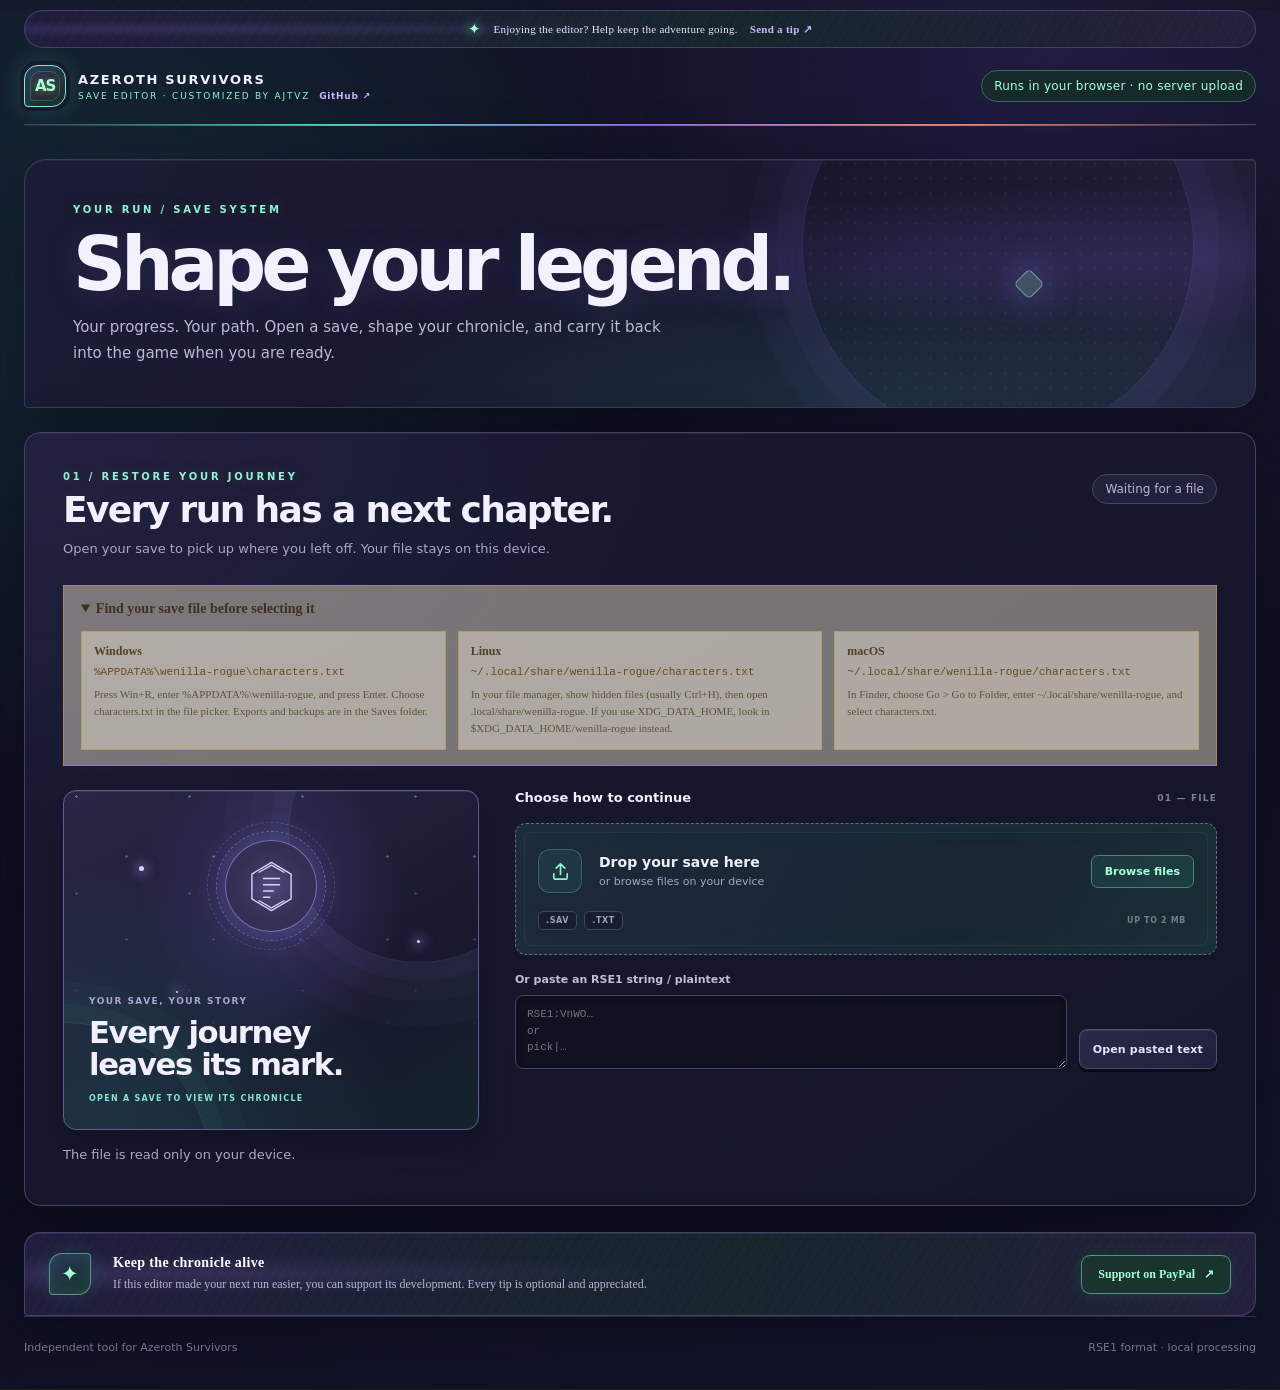
==== index.html @ c4ea5a6b "Add whole-set equipment and save location guide Co-authored-by: Copilot <223556219+Copilot@users.nor" ====
<!doctype html>
<html lang="en">
<head>
  <meta charset="utf-8">
  <meta name="viewport" content="width=device-width, initial-scale=1">
  <meta name="description" content="Local Azeroth Survivors save editor. Import RSE1, edit progress, and export .sav.">
  <title>Azeroth Survivors — Save Editor</title>
  <link rel="stylesheet" href="./styles.css">
  <script type="module" src="./src/app.js"></script>
</head>
<body>
  <div class="ambient" aria-hidden="true"></div>
  <aside class="support-banner support-banner-top shell" aria-label="Support this editor">
    <span class="support-spark" aria-hidden="true">✦</span>
    <span>Enjoying the editor? Help keep the adventure going.</span>
    <a href="https://paypal.me/aaronaj222" target="_blank" rel="noopener noreferrer">Send a tip <span aria-hidden="true">↗</span></a>
  </aside>
  <header class="site-header shell">
    <div class="brand-mark" aria-hidden="true">AS</div>
    <div class="brand-copy">
      <strong>AZEROTH SURVIVORS</strong>
      <div class="brand-byline">
        <span>SAVE EDITOR · CUSTOMIZED BY AJTVZ</span>
        <a href="https://github.com/ajtvz" target="_blank" rel="noopener noreferrer" aria-label="Visit ajtvz on GitHub">GitHub ↗</a>
      </div>
    </div>
    <span class="local-badge" data-i18n="Runs in your browser · no server upload">Runs in your browser · no server upload</span>
  </header>

  <main class="shell">
    <section class="hero">
      <p class="eyebrow" data-i18n="YOUR RUN / SAVE SYSTEM">YOUR RUN / SAVE SYSTEM</p>
      <h1 data-i18n="Shape your legend.">Shape your legend.</h1>
      <p data-i18n="Your progress. Your path. Open a save, shape your chronicle, and carry it back into the game when you are ready.">Your progress. Your path. Open a save, shape your chronicle, and carry it back into the game when you are ready.</p>
    </section>

    <section class="card import-card" aria-labelledby="import-title">
      <div class="import-heading">
        <div class="import-heading-copy">
          <p class="eyebrow" data-i18n="01 / RESTORE YOUR JOURNEY">01 / RESTORE YOUR JOURNEY</p>
          <h2 id="import-title" data-i18n="Every run has a next chapter.">Every run has a next chapter.</h2>
          <p data-i18n="Open your save to pick up where you left off. Your file stays on this device.">Open your save to pick up where you left off. Your file stays on this device.</p>
        </div>
        <span id="format-status" class="pill" data-i18n="Waiting for a file">Waiting for a file</span>
      </div>
      <details class="save-location-guide" open>
        <summary data-i18n="Find your save file before selecting it">Find your save file before selecting it</summary>
        <div class="save-location-grid">
          <section class="save-location">
            <h3 data-i18n="Windows">Windows</h3>
            <code>%APPDATA%\wenilla-rogue\characters.txt</code>
            <p data-i18n="Press Win+R, enter %APPDATA%\wenilla-rogue, and press Enter. Choose characters.txt in the file picker. Exports and backups are in the Saves folder.">Press Win+R, enter %APPDATA%\wenilla-rogue, and press Enter. Choose characters.txt in the file picker. Exports and backups are in the Saves folder.</p>
          </section>
          <section class="save-location">
            <h3 data-i18n="Linux">Linux</h3>
            <code>~/.local/share/wenilla-rogue/characters.txt</code>
            <p data-i18n="In your file manager, show hidden files (usually Ctrl+H), then open .local/share/wenilla-rogue. If you use XDG_DATA_HOME, look in $XDG_DATA_HOME/wenilla-rogue instead.">In your file manager, show hidden files (usually Ctrl+H), then open .local/share/wenilla-rogue. If you use XDG_DATA_HOME, look in $XDG_DATA_HOME/wenilla-rogue instead.</p>
          </section>
          <section class="save-location">
            <h3 data-i18n="macOS">macOS</h3>
            <code>~/.local/share/wenilla-rogue/characters.txt</code>
            <p data-i18n="In Finder, choose Go > Go to Folder, enter ~/.local/share/wenilla-rogue, and select characters.txt.">In Finder, choose Go &gt; Go to Folder, enter ~/.local/share/wenilla-rogue, and select characters.txt.</p>
          </section>
        </div>
      </details>
      <div class="import-experience">
        <div id="save-profile" class="import-art save-profile" aria-live="polite">
          <div class="import-art-stars"></div>
          <div class="profile-placeholder">
            <div class="import-seal" aria-hidden="true">
            <svg viewBox="0 0 64 64" fill="none">
              <path d="M32 5 54 18v28L32 59 10 46V18L32 5Z" />
              <path d="M23 23h18M23 30h18M23 37h11M23 44h7" />
              <path d="M18 16 32 8l14 8M18 48l14 8 14-8" />
            </svg>
            </div>
            <div class="import-art-copy">
              <span>YOUR SAVE, YOUR STORY</span>
              <strong>Every journey leaves its mark.</strong>
              <small>OPEN A SAVE TO VIEW ITS CHRONICLE</small>
            </div>
          </div>
          <span class="import-art-spark spark-one"></span><span class="import-art-spark spark-two"></span><span class="import-art-spark spark-three"></span>
        </div>
        <div class="import-options">
          <div class="import-option-heading"><span data-i18n="Choose how to continue">Choose how to continue</span><span data-i18n="01 — FILE">01 — FILE</span></div>
          <label id="drop-zone" class="drop-zone" for="save-file">
            <input id="save-file" type="file" accept=".sav,.txt,text/plain">
            <span class="upload-icon" aria-hidden="true">
              <svg viewBox="0 0 24 24" fill="none"><path d="M12 15V4m0 0L7.5 8.5M12 4l4.5 4.5M5 14.5v4A1.5 1.5 0 0 0 6.5 20h11a1.5 1.5 0 0 0 1.5-1.5v-4" /></svg>
            </span>
            <span class="drop-copy"><strong data-i18n="Drop your save here">Drop your save here</strong><small data-i18n="or browse files on your device">or browse files on your device</small></span>
            <span class="browse-button" data-i18n="Browse files">Browse files</span>
            <span class="file-hints"><span>.SAV</span><span>.TXT</span><span data-i18n="UP TO 2 MB">UP TO 2 MB</span></span>
          </label>
          <div class="paste-zone">
            <label for="save-input" data-i18n="Or paste an RSE1 string / plaintext">Or paste an RSE1 string / plaintext</label>
            <textarea id="save-input" rows="3" spellcheck="false" placeholder="RSE1:VnWO…&#10;or&#10;pick|…"></textarea>
            <button id="load-text" class="button secondary" type="button" data-i18n="Open pasted text">Open pasted text</button>
          </div>
        </div>
      </div>
      <p id="message" class="message" role="status" aria-live="polite" data-i18n="The file is read only on your device.">The file is read only on your device.</p>
    </section>

    <section id="workspace" class="workspace" hidden>
      <div class="workspace-top">
        <div><p class="eyebrow" data-i18n="02 / EDITOR">02 / EDITOR</p><h2 data-i18n="Account progress">Account progress</h2><p id="save-summary" class="muted"></p></div>
        <div class="export-actions"><button id="undo-bulk" class="button secondary" type="button" hidden>Undo bulk</button><button id="copy-save" class="button secondary" type="button" data-i18n="Copy RSE1">Copy RSE1</button><button id="download-save" class="button primary" type="button" data-i18n="Download .sav">Download .sav</button></div>
      </div>
      <div class="editor-layout">
        <nav class="tabs" aria-label="Editor sections">
          <button class="tab active" data-tab="zones" type="button" data-i18n="Zones">Zones</button>
          <button class="tab" data-tab="talents" type="button" data-i18n="Talents">Talents</button>
          <button class="tab" data-tab="codex" type="button" data-i18n="Codex">Codex</button>
          <button class="tab" data-tab="achievements" type="button" data-i18n="Achievements">Achievements</button>
          <button class="tab" data-tab="items" type="button" data-i18n="Items and equipment">Items and equipment</button>
          <button class="tab" data-tab="other" type="button" data-i18n="Other">Other</button>
          <button class="tab" data-tab="raw" type="button" data-i18n="Plaintext">Plaintext</button>
        </nav>
        <div class="panel card">
          <div id="panel-header" class="panel-header"></div>
          <div id="panel-body"></div>
        </div>
      </div>
      <p class="footnote" data-i18n="Importing into the game replaces current progress. Keep the original file until you verify the result in game. Unknown lines are preserved when editing through forms.">Importing into the game replaces current progress. Keep the original file until you verify the result in game. Unknown lines are preserved when editing through forms.</p>
    </section>
  </main>
  <aside class="support-banner support-banner-bottom shell" aria-label="Support this editor">
    <div class="support-emblem" aria-hidden="true">✦</div>
    <div class="support-copy">
      <strong>Keep the chronicle alive</strong>
      <span>If this editor made your next run easier, you can support its development. Every tip is optional and appreciated.</span>
    </div>
    <a class="support-button" href="https://paypal.me/aaronaj222" target="_blank" rel="noopener noreferrer">Support on PayPal <span aria-hidden="true">↗</span></a>
  </aside>
  <footer class="shell footer"><span data-i18n="Independent tool for Azeroth Survivors">Independent tool for Azeroth Survivors</span><span data-i18n="RSE1 format · local processing">RSE1 format · local processing</span></footer>
</body>
</html>
---- styles.css ----
:root{color-scheme:dark;--bg:#0c1215;--card:#141c21;--card2:#1b252a;--line:#344047;--text:#ecf0ed;--muted:#a9b5b3;--gold:#d4ae6a;--blue:#8ebbc7;--green:#a6d2ad;--red:#ef9a93;font-family:Inter,ui-sans-serif,system-ui,-apple-system,"Segoe UI",sans-serif}
*{box-sizing:border-box}body{margin:0;background:var(--bg);color:var(--text);min-height:100vh}.ambient{position:fixed;inset:0;z-index:-1;background:radial-gradient(circle at 12% -10%,#41616738,transparent 42%),radial-gradient(circle at 90% 14%,#604a2e30,transparent 34%),linear-gradient(#0c1215,#101618)}.shell{width:min(1180px,calc(100% - 40px));margin-inline:auto}.site-header{display:flex;align-items:center;gap:12px;padding:24px 0;border-bottom:1px solid #ffffff17}.brand-mark{display:grid;place-items:center;width:40px;height:40px;border:1px solid var(--gold);border-radius:9px;color:var(--gold);font-family:Georgia,serif;font-weight:700}.brand-copy{display:flex;flex-direction:column;gap:2px;letter-spacing:.12em;font-size:12px}.brand-copy span{color:var(--gold);font-size:10px;letter-spacing:.27em}.local-badge{margin-left:auto;color:var(--green);font-size:12px;border:1px solid #5f8d6859;border-radius:100px;padding:8px 12px}.hero{padding:64px 0 38px;max-width:760px}.eyebrow{margin:0 0 12px;color:var(--gold);font-size:11px;font-weight:800;letter-spacing:.22em}.hero h1{font-family:Georgia,serif;font-size:clamp(38px,5vw,62px);line-height:1.08;letter-spacing:-.035em;margin:0 0 20px;font-weight:500}.hero p:last-child{font-size:16px;line-height:1.65;color:var(--muted);margin:0}.card{background:linear-gradient(145deg,#192228,#11191d);border:1px solid var(--line);border-radius:16px;box-shadow:0 20px 70px #00000022}.import-card{padding:28px}.section-heading,.workspace-top{display:flex;align-items:flex-start;justify-content:space-between;gap:20px}.section-heading h2,.workspace-top h2{font-family:Georgia,serif;font-size:29px;font-weight:500;margin:0 0 22px}.pill{border:1px solid var(--line);background:#ffffff08;border-radius:100px;padding:7px 12px;color:var(--muted);font-size:12px}.pill.good{color:var(--green);border-color:#668c6d}.import-grid{display:grid;grid-template-columns:1fr 1fr;gap:18px}.drop-zone{display:flex;flex-direction:column;justify-content:center;align-items:center;text-align:center;min-height:225px;border:1px dashed #637c80;border-radius:12px;background:#20303647;cursor:pointer;transition:.2s}.drop-zone:hover,.drop-zone.dragging{border-color:var(--gold);background:#d4ae6a13}.drop-zone input{display:none}.drop-zone small{color:var(--muted);margin-top:7px}.upload-icon{font-size:32px;color:var(--gold);margin-bottom:10px}.paste-zone{display:flex;flex-direction:column;gap:9px}.paste-zone label,.field-label{font-size:13px;color:var(--muted);font-weight:600}textarea,input,select{font:inherit;color:var(--text);background:#0c1418;border:1px solid #425058;border-radius:8px;outline:none}textarea:focus,input:focus,select:focus{border-color:var(--gold)}textarea{width:100%;padding:12px;resize:vertical;min-height:108px}input,select{padding:9px 11px}input[type=checkbox]{accent-color:var(--gold);width:17px;height:17px}input[type=number]{width:140px}.button{border:1px solid transparent;border-radius:8px;padding:11px 16px;font:inherit;font-size:13px;font-weight:700;cursor:pointer;transition:.15s}.button:hover{filter:brightness(1.13)}.button:disabled{opacity:.5;cursor:wait}.primary{background:var(--gold);color:#172022}.secondary{color:var(--text);border-color:#566872;background:#243239}.danger{color:var(--red);border-color:#875751;background:transparent}.message{font-size:13px;color:var(--muted);margin:18px 0 0;min-height:20px}.message.error{color:var(--red)}.message.success{color:var(--green)}.workspace{padding:48px 0 36px}.workspace-top h2{margin-bottom:4px}.muted,.footnote{color:var(--muted);font-size:13px;line-height:1.6}.export-actions{display:flex;gap:10px;flex-wrap:wrap}.editor-layout{display:grid;grid-template-columns:215px 1fr;gap:20px;margin-top:24px;align-items:start}.tabs{display:flex;flex-direction:column;gap:6px}.tab{text-align:left;border:1px solid transparent;border-radius:8px;background:transparent;color:var(--muted);padding:13px 14px;font:inherit;font-size:13px;font-weight:650;cursor:pointer}.tab:hover{background:#ffffff0d;color:var(--text)}.tab.active{background:#d4ae6a18;border-color:#d4ae6a55;color:var(--gold)}.panel{padding:26px;min-height:470px}.panel-header{border-bottom:1px solid var(--line);padding-bottom:18px;margin-bottom:22px}.panel-header h3{font-family:Georgia,serif;font-size:27px;font-weight:500;margin:0 0 7px}.panel-header p{font-size:13px;line-height:1.6;color:var(--muted);margin:0}.toolbar{display:flex;gap:12px;align-items:end;flex-wrap:wrap;margin-bottom:20px}.field{display:flex;flex-direction:column;gap:7px}.field>label{font-size:12px;color:var(--muted);font-weight:700}.field.grow{flex:1}.field.grow input{width:100%}.grid-list{display:grid;grid-template-columns:repeat(2,minmax(0,1fr));gap:8px}.check-row,.rank-row{display:flex;align-items:center;gap:10px;min-width:0;padding:10px 12px;border:1px solid #35434a;border-radius:8px;background:#1b262b}.check-row span,.rank-row span{flex:1;overflow-wrap:anywhere;font-size:13px}.check-row small,.rank-row small{color:var(--muted);font-size:11px}.rank-row input{width:100px}.stack{display:flex;flex-direction:column;gap:9px}.subheading{font-size:14px;color:var(--gold);font-weight:700;margin:24px 0 12px}.hint{font-size:12px;line-height:1.6;color:var(--muted)}.inline-form{display:flex;gap:9px;flex-wrap:wrap;margin:18px 0}.inline-form input{min-width:180px;flex:1}.inline-form button{white-space:nowrap}.tag{font-size:10px;font-weight:800;text-transform:uppercase;letter-spacing:.08em;color:var(--blue)}.raw-editor{height:440px;font-family:ui-monospace,SFMono-Regular,Consolas,monospace;font-size:12px;line-height:1.55}.small-button{padding:6px 10px;font-size:11px}.stat-grid{display:grid;grid-template-columns:repeat(2,minmax(0,1fr));gap:12px}.stat-grid .field input{width:100%}.footer{display:flex;justify-content:space-between;gap:12px;border-top:1px solid #ffffff17;padding:24px 0 35px;color:#809092;font-size:11px}.footnote{margin-top:20px}code{color:#e9c489;font-size:.9em} [hidden]{display:none!important}
@media(max-width:640px){
  .support-banner-top{justify-content:space-between;gap:7px;padding-inline:11px;font-size:10px}
  .support-banner-bottom{align-items:flex-start;flex-wrap:wrap;gap:13px;padding:17px}
  .support-emblem{width:36px;height:36px}
  .support-copy{flex-basis:calc(100% - 52px)}
  .support-button{width:100%;justify-content:center}
}
.item-list{max-height:390px;overflow:auto;padding-right:5px}
.language-switch{display:flex;align-items:center;gap:8px;color:var(--gold)}.language-switch svg{width:21px;height:21px;fill:none;stroke:currentColor;stroke-width:1.7;stroke-linecap:round;stroke-linejoin:round}.language-switch select{min-width:100px}.sr-only{position:absolute;width:1px;height:1px;padding:0;margin:-1px;overflow:hidden;clip:rect(0,0,0,0);white-space:nowrap;border:0}.picker-with-icon{display:flex;align-items:center;gap:8px}.picker-with-icon select{min-width:155px}.game-icon{width:32px;height:32px;flex:none;border-radius:4px;object-fit:cover;border:1px solid #6b7580}.item-row small{white-space:nowrap}.item-row .game-icon{width:30px;height:30px}.item-row.uncollected .game-icon{filter:grayscale(1);opacity:.5}
.atlas-icon{display:inline-block;background-image:url("./assets/icons/game-atlas.png");background-repeat:no-repeat}.check-row .game-icon,.check-row .codex-icon,.rank-row .game-icon,.rank-row .codex-icon{flex:none}
.talent-summary{display:grid;grid-template-columns:repeat(3,minmax(0,1fr));gap:10px;margin-bottom:14px}.talent-stat{display:flex;flex-direction:column;gap:4px;background:#2030366b;border:1px solid var(--line);border-radius:9px;padding:13px 15px}.talent-stat small{color:var(--muted);font-size:12px}.talent-stat strong{font-size:24px;font-weight:650;font-variant-numeric:tabular-nums}.talent-xp{display:flex;justify-content:space-between;gap:12px;flex-wrap:wrap;color:var(--muted);font-size:12px;margin-bottom:18px}.talent-xp progress{width:100%;height:9px;accent-color:var(--gold)}.talent-warning{color:var(--red)}
.codex-icon{position:relative;width:32px;height:32px;flex:none}.codex-icon .game-icon:last-child{position:absolute;right:-3px;bottom:-3px;width:17px;height:17px;border-color:var(--gold)}
.talent-xp-metrics{display:grid;grid-template-columns:repeat(3,minmax(0,1fr));gap:8px;margin:0 0 22px}.talent-xp-metrics>div{display:flex;flex-direction:column;gap:3px;padding:10px 12px;border:1px solid var(--line);border-radius:8px;background:#0d171b}.talent-xp-metrics small{color:var(--muted);font-size:11px}.talent-xp-metrics strong{font-size:15px;font-variant-numeric:tabular-nums}.talent-trees{display:grid;grid-template-columns:repeat(3,minmax(0,1fr));gap:12px}.talent-tree{min-width:0;padding:12px;border:1px solid var(--line);border-radius:11px;background:#101a1e}.talent-tree-heading{display:flex;align-items:center;gap:9px;margin-bottom:11px;border-bottom:1px solid var(--line);padding-bottom:10px}.talent-tree-heading h4{margin:0;flex:1;font-size:15px}.talent-tree-heading small{color:var(--gold)}.talent-node{display:grid;grid-template-columns:36px minmax(0,1fr) 54px;align-items:center;gap:8px;min-height:64px;margin-bottom:7px;padding:7px;border:1px solid #35434a;border-radius:8px;background:#1b262b}.talent-node.selected{border-color:#9e7b44}.talent-node .game-icon{width:36px;height:36px}.talent-copy{display:flex;flex-direction:column;gap:3px;min-width:0}.talent-copy strong{font-size:12px;line-height:1.3}.talent-description{color:var(--muted);font-size:10px;line-height:1.35}.talent-description summary{cursor:pointer;display:-webkit-box;-webkit-line-clamp:2;-webkit-box-orient:vertical;overflow:hidden;list-style:none}.talent-description summary::-webkit-details-marker{display:none}.talent-description[open] summary{display:block}.talent-node input{width:54px;padding:6px 4px;text-align:center;font-size:13px}
.achievement-total{color:var(--gold);font-size:14px;font-weight:700}.achievement-card{align-items:flex-start;min-height:76px}.achievement-card .game-icon{width:38px;height:38px}.achievement-card input{margin-top:10px}.achievement-copy{display:flex;flex-direction:column;gap:4px;min-width:0}.achievement-copy strong{font-size:13px}.achievement-copy small{font-size:11px;line-height:1.35}.achievement-copy .achievement-date{color:var(--gold)}.achievement-card:not(.earned) .game-icon{filter:grayscale(1);opacity:.55}
.codex-class-section{margin:22px 0}.codex-class-heading{display:flex;align-items:center;gap:10px;margin-bottom:10px;padding-bottom:8px;border-bottom:1px solid var(--line)}.codex-class-heading strong{flex:1}.codex-class-heading small{color:var(--gold)}
.collection-summary{font-size:13px;color:var(--muted);margin:0 0 12px}.collection-scroll{overflow-x:auto;padding-bottom:8px}.collection-grid{display:grid;align-items:stretch;gap:4px;min-width:max-content}.collection-corner,.collection-slot{display:flex;align-items:end;justify-content:center;padding:0 2px 5px;color:var(--muted);font-size:10px;text-align:center;line-height:1.1}.collection-set{display:flex;flex-direction:column;justify-content:center;gap:2px;padding:5px 8px;border:1px solid #4b4332;border-radius:7px;background:#171c1c}.collection-set strong{font-size:13px}.collection-set small{font-size:10px;color:var(--muted);line-height:1.2}.collection-set.tier-2 strong{color:#6ab5f0}.collection-set.tier-3 strong{color:#c68cf3}.collection-set.tier-4 strong{color:#e9a850}.collection-set.tier-5 strong{color:#b394de}.collection-cell{position:relative;display:grid;place-items:center;width:54px;height:54px;padding:3px;border:1px solid #627076;border-radius:6px;background:#091014;cursor:pointer}.collection-cell:hover{border-color:var(--gold)}.collection-cell .game-icon{width:46px;height:46px}.collection-cell.uncollected .game-icon{filter:grayscale(1) brightness(.45);opacity:.7}.collection-cell input{position:absolute;right:1px;bottom:1px;width:15px;height:15px;margin:0;cursor:pointer}.collection-cell.tier-5.uncollected:after{content:"?";position:absolute;top:5px;left:18px;color:#d7c397;font-family:Georgia,serif;font-size:27px;line-height:1;pointer-events:none}.equipped-mark{position:absolute;right:-3px;top:-4px;border-radius:100px;background:var(--gold);color:#111;padding:1px 4px;font-size:9px;font-weight:800}
.collection-set.tier-7 strong{color:#c68cf3}
@media(max-width:1100px){.talent-trees{grid-template-columns:repeat(2,minmax(0,1fr))}}@media(max-width:640px){.talent-trees,.talent-xp-metrics{grid-template-columns:1fr}.achievement-list{grid-template-columns:1fr}}
@media(max-width:800px){.editor-layout{grid-template-columns:1fr}.tabs{flex-direction:row;overflow-x:auto;padding-bottom:4px}.tab{flex:0 0 auto}.workspace-top{flex-direction:column}.import-grid{grid-template-columns:1fr}.drop-zone{min-height:170px}}@media(max-width:540px){.shell{width:min(100% - 24px,1180px)}.site-header{padding:18px 0}.brand-copy{font-size:10px}.local-badge{display:none}.hero{padding:40px 0 30px}.import-card,.panel{padding:18px}.grid-list,.stat-grid{grid-template-columns:1fr}.section-heading{align-items:flex-start}.pill{font-size:10px}.export-actions .button{flex:1}.footer{flex-direction:column}}

:root{
  color-scheme:dark;
  --bg:#090d16;
  --card:#111927;
  --card2:#172234;
  --line:#596071;
  --text:#f0e7ce;
  --muted:#b7b09f;
  --gold:#d8b66c;
  --blue:#92b8d5;
  --green:#9fca9b;
  --red:#e58b7c;
  font-family:Georgia,"Palatino Linotype",serif;
  background:var(--bg);
}
html{scroll-behavior:smooth}
body{
  background:
    radial-gradient(ellipse at 50% 5%,#27354c 0,transparent 46%),
    linear-gradient(180deg,#0d1421 0,#090d16 65%,#0d111a 100%);
  color:var(--text);
  font-family:Georgia,"Palatino Linotype",serif;
}
.ambient{
  background:
    radial-gradient(ellipse at 50% 0%,#8c6b3520,transparent 52%),
    radial-gradient(ellipse at 0% 40%,#29395440,transparent 44%),
    radial-gradient(ellipse at 100% 38%,#402b3850,transparent 42%),
    repeating-linear-gradient(115deg,#ffffff03 0 1px,transparent 1px 5px),
    linear-gradient(#0b111c,#090d16);
}
.shell{width:min(1240px,calc(100% - 48px))}
.site-header{
  position:relative;
  padding:22px 4px;
  border-bottom:1px solid #b08a4d75;
  box-shadow:0 1px 0 #f1d89912;
}
.site-header:after{
  position:absolute;
  right:0;
  bottom:-2px;
  left:0;
  height:3px;
  background:linear-gradient(90deg,transparent,#9c7a43,#e5ce92,#9c7a43,transparent);
  content:"";
  opacity:.65;
}
.brand-mark{
  position:relative;
  width:48px;
  height:48px;
  border:1px solid #e0bf76;
  border-radius:50%;
  background:radial-gradient(circle,#493a24 0,#171c28 70%);
  box-shadow:0 0 0 3px #151b26,0 0 0 4px #82683d,0 0 24px #d4ae6a38,inset 0 0 12px #d4ae6a30;
  color:#f1d899;
  font-size:17px;
  text-shadow:0 1px 8px #f4d18c80;
}
.brand-mark:after{
  position:absolute;
  inset:4px;
  border:1px solid #d5b87570;
  border-radius:50%;
  content:"";
}
.brand-copy{gap:4px;color:#f1e4c4;font-family:Georgia,"Palatino Linotype",serif}
.brand-copy strong{font-size:14px;letter-spacing:.16em}
.brand-copy span{color:#d7b76f;font-family:ui-sans-serif,system-ui,sans-serif;font-size:9px;letter-spacing:.24em}
.local-badge{
  border:1px solid #708b6b80;
  background:#101a1bba;
  color:#b5d09a;
  font-family:ui-sans-serif,system-ui,sans-serif;
  letter-spacing:.02em;
}
.language-switch{color:#e2c47d}
.language-switch select{min-width:108px}
.hero{
  position:relative;
  max-width:860px;
  padding:68px 0 42px;
}
.hero:after{
  display:block;
  width:min(440px,80%);
  height:1px;
  margin-top:28px;
  background:linear-gradient(90deg,#d4ae6a,transparent);
  content:"";
}
.eyebrow{
  color:#d5b466;
  font-family:ui-sans-serif,system-ui,sans-serif;
  font-size:10px;
  letter-spacing:.28em;
  text-shadow:0 0 14px #c6934840;
}
.hero h1,.section-heading h2,.workspace-top h2,.panel-header h3{
  color:#f3e7c7;
  font-family:Georgia,"Palatino Linotype",serif;
  text-shadow:0 2px 14px #000b;
}
.hero h1{font-size:clamp(42px,5.5vw,68px);letter-spacing:-.025em}
.hero p:last-child{max-width:680px;color:#c1baa9;font-size:16px;line-height:1.75}
.card{
  position:relative;
  overflow:hidden;
  border:1px solid #756342;
  border-radius:12px;
  background:linear-gradient(145deg,#172131f5,#101725f8 58%,#121a27f5);
  box-shadow:0 22px 68px #0009,inset 0 1px 0 #f7dfa126,inset 0 0 0 3px #080d1675;
}
.card:before{
  position:absolute;
  inset:5px;
  z-index:0;
  border:1px solid #d7b76b23;
  border-radius:8px;
  content:"";
  pointer-events:none;
}
.import-card,.panel{padding:30px}
.import-card>*,.panel>*{position:relative}
.section-heading,.workspace-top{align-items:center}
.section-heading h2,.workspace-top h2{font-size:30px}
.pill{
  border:1px solid #81704e;
  border-radius:4px;
  background:#121a27;
  color:#c8bea8;
  font-family:ui-sans-serif,system-ui,sans-serif;
}
.pill.good{border-color:#6e9a73;color:#b9dca4}
.drop-zone{
  position:relative;
  overflow:hidden;
  min-height:225px;
  border:1px dashed #b39459;
  border-radius:7px;
  background:
    radial-gradient(ellipse at center,#a47e3820,transparent 72%),
    linear-gradient(145deg,#182131,#111824);
  box-shadow:inset 0 0 35px #0005;
}
.drop-zone:after{
  position:absolute;
  inset:8px;
  border:1px solid #d4ae6a25;
  content:"";
  pointer-events:none;
}
.drop-zone:hover,.drop-zone.dragging{border-color:#f0d48d;background-color:#362c1c}
.drop-zone strong{font-size:17px;color:#eee0bd}
.drop-zone small,.paste-zone label,.field>label{color:#c6bda8}
.upload-icon{font-size:38px;color:#e0bf76;text-shadow:0 0 20px #d4ae6a80}
.paste-zone{padding:3px}
textarea,input,select{
  border:1px solid #566177;
  border-radius:5px;
  background:#0b111b;
  color:#f2e7cb;
  font-family:ui-sans-serif,system-ui,sans-serif;
  box-shadow:inset 0 2px 8px #0006;
}
textarea:focus,input:focus,select:focus{
  border-color:#e0bf76;
  box-shadow:0 0 0 2px #d4ae6a2b,inset 0 2px 8px #0006;
}
input[type=checkbox]{accent-color:#d6b66e}
button,.tab{font-family:ui-sans-serif,system-ui,sans-serif}
.button{
  border-radius:5px;
  letter-spacing:.015em;
  box-shadow:0 2px 0 #0006,inset 0 1px 0 #ffffff17;
}
.button:hover{filter:brightness(1.13);transform:translateY(-1px)}
.primary{
  border-color:#edcf82;
  background:linear-gradient(#e9cf8d,#b38a45);
  color:#211a10;
  text-shadow:0 1px #fff5;
}
.secondary{border-color:#6a7485;background:linear-gradient(#273448,#1a2535);color:#e9dfc6}
.danger{border-color:#91615b;color:#f0a197}
.message,.muted,.footnote{font-family:ui-sans-serif,system-ui,sans-serif}
.message.success{color:#b9dca4}
.message.error{color:#ffaaa0}
.workspace{padding-top:46px}
.workspace-top{padding:0 4px 16px}
.workspace-top h2{font-size:34px}
.workspace-top .muted{color:#afa995}
.editor-layout{grid-template-columns:205px minmax(0,1fr);gap:18px;margin-top:12px}
.tabs{
  position:sticky;
  top:18px;
  padding:8px;
  border:1px solid #62543b;
  border-radius:8px;
  background:linear-gradient(155deg,#151e2cf5,#101722f5);
  box-shadow:0 12px 30px #0005,inset 0 0 0 2px #080d1675;
}
.tab{
  position:relative;
  border:1px solid transparent;
  border-radius:4px;
  color:#b9b29f;
  font-size:12px;
  letter-spacing:.015em;
}
.tab:hover{background:#d4ae6a0d;color:#f2e6c6}
.tab.active{
  border-color:#9c7c49;
  background:linear-gradient(90deg,#70582c55,#d4ae6a12);
  color:#f0d38b;
  box-shadow:inset 3px 0 #d9b866,inset 0 1px #f4dfa326;
}
.panel{min-width:0}
.panel-header{
  border-bottom:1px solid #796541;
  box-shadow:0 1px 0 #ffffff0a;
}
.panel-header h3{font-size:29px}
.panel-header p{color:#b8b19f;font-family:ui-sans-serif,system-ui,sans-serif}
.toolbar{gap:14px}
.grid-list{gap:9px}
.check-row,.rank-row{
  border:1px solid #465267;
  border-radius:5px;
  background:linear-gradient(120deg,#1b2635,#151f2c);
  box-shadow:inset 0 1px 0 #ffffff0a;
}
.check-row:hover,.rank-row:hover{border-color:#987c4c;background:#202b39}
.check-row span,.rank-row span{color:#eee4ca}
.check-row small,.rank-row small{color:#b5ad99;font-family:ui-sans-serif,system-ui,sans-serif}
.subheading{color:#e0c278;font-family:ui-sans-serif,system-ui,sans-serif;letter-spacing:.035em}
.hint{color:#b7b09f;font-family:ui-sans-serif,system-ui,sans-serif}
.tag{color:#a7c4dc}
.footer{
  border-top:1px solid #79654175;
  color:#a59d89;
  font-family:ui-sans-serif,system-ui,sans-serif;
}
.game-icon{border-color:#95845f;box-shadow:0 1px 5px #0009}
.item-row.uncollected .game-icon{filter:grayscale(1) brightness(.5)}
.talent-xp-metrics>div,.talent-tree{
  border-color:#4b5669;
  background:linear-gradient(145deg,#172232,#111a28);
}
.talent-tree-heading{border-color:#65583f}
.talent-tree-heading h4{color:#e9dfc5}
.talent-tree-heading small{color:#e0c278}
.talent-node{
  border-color:#465267;
  background:linear-gradient(120deg,#1b2635,#151f2c);
}
.talent-node.selected{border-color:#c49b58;box-shadow:0 0 12px #bd94442b}
.talent-xp-metrics small,.talent-stat small{color:#b8b09e}
.talent-stat{
  border-color:#67583d;
  background:linear-gradient(145deg,#1b2635,#111a27);
}
.talent-xp{color:#bbb39f}
.achievement-total,.achievement-date{color:#e0c278}
.collection-set{border-color:#746344;background:linear-gradient(135deg,#202a38,#151d2a)}
.collection-set strong{color:#e9dfc7}
.collection-set small{font-family:ui-sans-serif,system-ui,sans-serif}
.collection-set.tier-2 strong{color:#7dc4f2}
.collection-set.tier-3 strong{color:#cd9bf5}
.collection-set.tier-4 strong{color:#f0bc63}
.collection-set.tier-5 strong{color:#c4a4ef}
.collection-set.tier-7 strong{color:#d2a4ff;text-shadow:0 0 12px #a366ed55}
.collection-cell{border-color:#606b7c;background:#0a1019;box-shadow:0 2px 6px #0008,inset 0 0 0 1px #ffffff0a}
.collection-cell:hover{border-color:#e4c478;box-shadow:0 0 12px #ddb96040}
.collection-cell.tier-5.uncollected:after{color:#e3c781}
.item-list{scrollbar-color:#9c7c49 #101722;scrollbar-width:thin}
::selection{background:#9e7a3d;color:#fff4d8}
:focus-visible{outline:2px solid #e3c679;outline-offset:2px}
@media(max-width:800px){
  .tabs{position:static}
  .editor-layout{gap:12px}
}
@media(max-width:640px){
  .shell{width:min(100% - 28px,1240px)}
  .site-header{gap:10px;padding:17px 0}
  .brand-mark{width:42px;height:42px}
  .brand-copy strong{font-size:11px}
  .brand-copy span{font-size:8px;letter-spacing:.15em}
  .local-badge{display:none}
  .language-switch{margin-left:auto}
  .hero{padding:44px 0 30px}
  .hero h1{font-size:clamp(38px,11vw,56px)}
  .import-card,.panel{padding:20px}
  .workspace{padding-top:34px}
  .workspace-top h2{font-size:29px}
  .section-heading{align-items:flex-start}
  .tabs{padding:5px}
  .tab{padding:10px}
}
@media(prefers-reduced-motion:reduce){
  html{scroll-behavior:auto}
  *,*:before,*:after{transition:none!important;animation:none!important}
}

/* A brighter field-journal direction, distinct from the original dark armory. */
:root{
  color-scheme:light;
  --bg:#17241b;
  --card:#ead9af;
  --card2:#ddc99a;
  --line:#967b4b;
  --text:#30281b;
  --muted:#66583e;
  --gold:#a96d22;
  --blue:#335d77;
  --green:#45683d;
  --red:#9c4438;
  font-family:Georgia,"Palatino Linotype",serif;
  background:#17241b;
}
body{
  color:#32291a;
  background:
    radial-gradient(ellipse at 50% 10%,#526441 0,transparent 52%),
    radial-gradient(ellipse at 8% 72%,#283e2c 0,transparent 44%),
    radial-gradient(ellipse at 95% 78%,#273b2b 0,transparent 42%),
    linear-gradient(135deg,#18251c,#253627 48%,#17231a);
}
.ambient{
  background:
    radial-gradient(ellipse at 50% 2%,#c4a66a1c,transparent 55%),
    repeating-linear-gradient(35deg,#f3e5bf05 0 1px,transparent 1px 5px),
    linear-gradient(180deg,#1d2c21,#17231a);
}
.shell{width:min(1320px,calc(100% - 56px))}
.site-header{
  padding:17px 0;
  border-bottom:1px solid #c9a763;
  box-shadow:0 1px 0 #09130b;
}
.site-header:after{height:1px;background:linear-gradient(90deg,transparent,#e6ce93,transparent);opacity:.8}
.brand-mark{
  width:42px;height:42px;
  border:2px solid #d5b875;
  background:radial-gradient(circle,#405138,#18231b 72%);
  box-shadow:0 0 0 3px #1c2a20,0 0 0 4px #a67b36;
  color:#f0d48b;
}
.brand-mark:after{border-color:#d5b87588}
.brand-copy{color:#f2e6c6}
.brand-copy span{color:#d8b66c}
.local-badge{border-color:#88976a;background:#263529;color:#d4dbb4}
.hero{
  max-width:none;
  padding:45px 0 30px;
}
.hero:after{display:none}
.hero h1{max-width:900px;font-size:clamp(38px,5vw,58px);letter-spacing:-.02em}
.hero p:last-child{max-width:760px;color:#e0d4b8;font-size:15px}
.eyebrow{color:#e0c278}
.import-card,.panel{
  overflow:visible;
  border:1px solid #8e713f;
  border-radius:3px;
  background:
    radial-gradient(ellipse at 20% 0%,#fff5d366,transparent 48%),
    repeating-linear-gradient(0deg,#735a2a08 0 1px,transparent 1px 4px),
    linear-gradient(135deg,#f0e2bd,#e6d3a8 52%,#deca9b);
  box-shadow:0 22px 55px #08130b80,inset 0 0 0 4px #f4e8c9,inset 0 0 0 5px #b3955c;
}
.card:before{display:none}
.import-card,.panel{padding:30px}
.section-heading h2,.workspace-top h2,.panel-header h3,.hero h1{
  color:#352a19;
  text-shadow:0 1px #fff3d4a8;
}
.section-heading h2,.workspace-top h2{font-size:30px}
.pill{border-color:#a38b5d;background:#f2e5c7;color:#665331}
.pill.good{border-color:#789161;color:#3e6539}
.import-grid{gap:22px}
.drop-zone{
  border:1px dashed #9f7d3e;
  border-radius:3px;
  background:
    radial-gradient(ellipse at center,#fff9e355,transparent 74%),
    linear-gradient(135deg,#e7d4a8,#dcc493);
  box-shadow:inset 0 0 0 5px #f1e4c4,inset 0 0 0 6px #b49a65;
}
.drop-zone:after{inset:13px;border-color:#9677434d}
.drop-zone strong{color:#3f321f}
.drop-zone small,.paste-zone label,.field>label{color:#665539}
.upload-icon{color:#8e6323;text-shadow:none}
.paste-zone{padding:3px}
textarea,input,select{
  border:1px solid #9c8558;
  border-radius:3px;
  background:#f7edd5;
  color:#352a1b;
  box-shadow:inset 0 1px 3px #513c1d26;
}
textarea:focus,input:focus,select:focus{
  border-color:#a56f27;
  box-shadow:0 0 0 2px #a56f2726,inset 0 1px 3px #513c1d20;
}
input[type=checkbox]{accent-color:#577345}
.button{
  border-radius:3px;
  box-shadow:0 2px 0 #66451e55,inset 0 1px 0 #fff7;
}
.button:hover{transform:translateY(-1px);filter:brightness(1.04)}
.primary{
  border-color:#a17635;
  background:linear-gradient(#ddc27d,#b5883d);
  color:#2e2517;
  text-shadow:none;
}
.secondary{border-color:#71805d;background:linear-gradient(#526a4c,#354a36);color:#f5ebd1}
.danger{border-color:#a06652;color:#8f4033}
.message,.muted,.footnote{color:#55482f}
.message.success{color:#42623a}
.message.error{color:#913a31}
.workspace{padding-top:34px}
.workspace-top{
  align-items:end;
  padding:17px 22px;
  border:1px solid #bca46f;
  border-bottom:0;
  background:linear-gradient(90deg,#203428,#31472e 50%,#203428);
  box-shadow:0 8px 18px #09140b60;
}
.workspace-top h2{color:#f0e2bd;text-shadow:0 2px #10190f}
.workspace-top .muted{color:#d0c29f}
.editor-layout{grid-template-columns:230px minmax(0,1fr);gap:0;margin-top:0}
.tabs{
  position:sticky;
  top:18px;
  gap:4px;
  padding:12px 10px;
  border:1px solid #947747;
  border-right:0;
  border-radius:3px 0 0 3px;
  background:linear-gradient(180deg,#23372a,#1a2a20);
  box-shadow:0 12px 26px #09140b55;
}
.tab{
  border:1px solid transparent;
  border-radius:2px;
  color:#d5c7a6;
  font-family:Georgia,"Palatino Linotype",serif;
  font-size:14px;
}
.tab:hover{background:#e2c67b19;color:#fff0ca}
.tab.active{
  border-color:#aa8849;
  background:linear-gradient(90deg,#ddc27a2c,#ddc27a0b);
  color:#f0d38b;
  box-shadow:inset 3px 0 #e1bf6d;
}
.panel{
  min-height:470px;
  border-radius:0 3px 3px 0;
  box-shadow:0 16px 38px #09130b70,inset 0 0 0 4px #f4e8c9,inset 0 0 0 5px #b3955c;
}
.panel-header{border-color:#a48b5a;box-shadow:0 1px 0 #fff5}
.panel-header h3{font-size:29px}
.panel-header p{color:#66583e}
.toolbar{gap:14px}
.grid-list{gap:9px}
.check-row,.rank-row{
  border:1px solid #b49c6a;
  border-radius:3px;
  background:linear-gradient(120deg,#f3e6c8,#ead9b3);
  box-shadow:inset 0 1px #fff9;
}
.check-row:hover,.rank-row:hover{border-color:#9c752e;background:#f7ebd1}
.check-row span,.rank-row span{color:#382d1d}
.check-row small,.rank-row small{color:#6e5d3b}
.subheading{color:#6c5428}
.hint{color:#65583e}
.tag{color:#315c6d}
.footer{border-color:#bd9c5e;color:#dbcfb1}
.game-icon{border-color:#8f7748;box-shadow:0 1px 4px #39290e40}
.item-row.uncollected .game-icon{filter:grayscale(1) brightness(.66)}
.talent-xp-metrics>div,.talent-tree{
  border-color:#b39b6a;
  background:linear-gradient(145deg,#f1e3c2,#e7d4ac);
}
.talent-tree-heading{border-color:#b29a66}
.talent-tree-heading h4{color:#40311e}
.talent-tree-heading small{color:#795c28}
.talent-node{
  border-color:#b7a16f;
  background:linear-gradient(120deg,#f6e9ca,#ead9b3);
}
.talent-node.selected{border-color:#a17635;box-shadow:0 0 10px #9f752a35}
.talent-copy strong{color:#382d1d}
.talent-description{color:#63563d}
.talent-xp-metrics small,.talent-stat small{color:#6a5a3d}
.talent-stat{
  border-color:#a9905c;
  background:linear-gradient(145deg,#f3e5c5,#e6d2a8);
}
.talent-stat strong{color:#3e3020}
.talent-xp{color:#63563d}
.achievement-total,.achievement-date{color:#735723}
.achievement-copy strong{color:#352c1d}
.achievement-copy small{color:#61553e}
.collection-set{border-color:#a88e59;background:linear-gradient(135deg,#f0e2bf,#e4d0a6)}
.collection-set strong{color:#3e301e}
.collection-set small{color:#6c5a39}
.collection-set.tier-2 strong{color:#316783}
.collection-set.tier-3 strong{color:#75529b}
.collection-set.tier-4 strong{color:#935c1e}
.collection-set.tier-5 strong{color:#684b91}
.collection-set.tier-7 strong{color:#8053a0;text-shadow:none}
.collection-cell{border-color:#927b50;background:#d9c596;box-shadow:0 2px 4px #55432338,inset 0 0 0 1px #fff6}
.collection-cell:hover{border-color:#a17635;box-shadow:0 0 10px #956b2d45}
.collection-cell.tier-5.uncollected:after{color:#795e27}
.item-list{scrollbar-color:#9a7840 #e1d0aa;scrollbar-width:thin}
::selection{background:#87956a;color:#fff8e4}
:focus-visible{outline:2px solid #8c682e;outline-offset:2px}
@media(max-width:800px){
  .tabs{position:static;border-right:1px solid #947747;border-radius:3px}
  .editor-layout{gap:12px}
  .workspace-top{border-bottom:1px solid #bca46f}
  .panel{border-radius:3px}
}
@media(max-width:640px){
  .shell{width:min(100% - 28px,1320px)}
  .site-header{padding:15px 0}
  .brand-mark{width:38px;height:38px}
  .hero{padding:35px 0 25px}
  .hero h1{font-size:clamp(36px,10vw,52px)}
  .import-card,.panel{padding:20px}
  .workspace-top{padding:16px}
  .section-heading h2,.workspace-top h2{font-size:26px}
  .tabs{padding:6px}
  .tab{font-size:12px;padding:10px}
}

/* Riftbound: an original, high-contrast expedition dashboard. */
:root{
  color-scheme:dark;
  --bg:#0e1020;
  --card:#191a30;
  --card2:#20213a;
  --line:#363753;
  --text:#f2efff;
  --muted:#a9a8c4;
  --gold:#a5ffd7;
  --blue:#92a4ff;
  --green:#77edbc;
  --red:#ff927f;
  font-family:Inter,ui-sans-serif,system-ui,-apple-system,"Segoe UI",sans-serif;
}
body{
  color:var(--text);
  background:
    radial-gradient(ellipse at 82% 4%,#7b54dc27,transparent 34%),
    radial-gradient(ellipse at 8% 18%,#35d9b21c,transparent 32%),
    linear-gradient(155deg,#111326,#0e1020 52%,#111329);
}
.ambient{
  background:
    radial-gradient(ellipse at 78% 6%,#ae79ff18,transparent 35%),
    radial-gradient(ellipse at 11% 22%,#4ee6be14,transparent 36%),
    repeating-linear-gradient(130deg,#ffffff03 0 1px,transparent 1px 7px),
    linear-gradient(155deg,#111326,#0e1020 52%,#111329);
}
.shell{width:min(1280px,calc(100% - 48px))}
.site-header{
  border:0;
  border-bottom:1px solid #444563;
  box-shadow:0 1px 0 #ffffff08;
}
.site-header:after{height:2px;background:linear-gradient(90deg,transparent,#52edc2,#9b72ff,#ff957c,transparent);opacity:.85}
.brand-mark{
  border:1px solid #70f4ce;
  border-radius:14px 14px 14px 4px;
  background:linear-gradient(145deg,#2c3155,#15251f);
  box-shadow:0 0 0 4px #191a30,0 0 26px #4de3c344,inset 0 0 16px #71f6cd20;
  color:#a5ffd7;
  font-family:ui-sans-serif,system-ui,sans-serif;
  font-size:15px;
  letter-spacing:-.08em;
}
.brand-mark:after{inset:5px;border:1px solid #a5ffd733;border-radius:10px 10px 10px 2px}
.brand-copy{gap:4px;color:#f2efff;font-family:ui-sans-serif,system-ui,sans-serif}
.brand-copy strong{font-size:13px;font-weight:850;letter-spacing:.13em}
.brand-copy span{color:#8df2d2;font-size:9px;letter-spacing:.2em}
.brand-byline{display:flex;align-items:center;gap:9px}
.brand-byline a{color:#c6b6ff;font-size:9px;font-weight:700;letter-spacing:.08em;text-decoration:none}
.brand-byline a:hover,.brand-byline a:focus-visible{color:#fff;text-decoration:underline}
.support-banner{
  position:relative;
  display:flex;
  align-items:center;
  gap:12px;
  overflow:hidden;
  border:1px solid #6a5a9a88;
  color:#e9e4ff;
  background:
    radial-gradient(ellipse at 12% 50%,#a587ff24,transparent 35%),
    linear-gradient(105deg,#201d3d,#17252c 58%,#23203b);
}
.support-banner:before{
  position:absolute;
  inset:0;
  background:repeating-linear-gradient(120deg,#ffffff06 0 1px,transparent 1px 9px);
  content:"";
  pointer-events:none;
}
.support-banner>*{position:relative}
.support-banner-top{
  justify-content:center;
  min-height:38px;
  margin-top:10px;
  padding:6px 14px;
  border-radius:999px;
  font-size:11px;
  letter-spacing:.025em;
}
.support-spark{color:#a5ffd7;font-size:15px;text-shadow:0 0 12px #8df2d2}
.support-banner-top a{
  color:#c8b7ff;
  font-weight:800;
  text-decoration:none;
}
.support-banner a:hover,.support-banner a:focus-visible{color:#fff;text-decoration:underline}
.support-banner-bottom{
  justify-content:space-between;
  gap:22px;
  margin-top:26px;
  padding:20px 24px;
  border-radius:16px 4px 16px 4px;
  box-shadow:0 18px 50px #08091566,inset 0 1px #ffffff12;
}
.support-emblem{
  display:grid;
  width:42px;
  height:42px;
  flex:none;
  place-items:center;
  border:1px solid #80e9c588;
  border-radius:13px 4px 13px 4px;
  color:#a5ffd7;
  background:linear-gradient(145deg,#293554,#18352f);
  box-shadow:0 0 22px #4de3c322,inset 0 0 15px #71f6cd18;
  font-size:21px;
}
.support-copy{display:flex;flex:1;flex-direction:column;gap:4px}
.support-copy strong{color:#fff;font-size:14px;letter-spacing:.025em}
.support-copy span{max-width:680px;color:#b9b6d2;font-size:12px;line-height:1.55}
.support-button{
  display:inline-flex;
  flex:none;
  align-items:center;
  gap:9px;
  padding:11px 16px;
  border:1px solid #82eac488;
  border-radius:9px;
  color:#a5ffd7;
  background:#19342f;
  box-shadow:0 0 18px #4de3c318;
  font-size:12px;
  font-weight:800;
  text-decoration:none;
  transition:transform .16s ease,background .16s ease;
}
.support-button:hover{transform:translateY(-2px);background:#22483f}
.local-badge{
  border:1px solid #3c685f;
  background:#172a2b;
  color:#a5ffd7;
  font-family:ui-sans-serif,system-ui,sans-serif;
}
.language-switch{color:#a5ffd7}
.hero{
  position:relative;
  isolation:isolate;
  overflow:hidden;
  max-width:none;
  margin:34px 0 24px;
  padding:44px 48px 40px;
  border:1px solid #3a3b5c;
  border-radius:22px 4px 22px 4px;
  background:
    radial-gradient(ellipse at 88% 40%,#9368ff28,transparent 34%),
    radial-gradient(ellipse at 70% 100%,#45e9c51a,transparent 46%),
    linear-gradient(115deg,#1a1c35,#17182c 60%,#202039);
  box-shadow:0 24px 70px #08091580,inset 0 1px #ffffff12;
}
.hero:before{
  position:absolute;
  z-index:-1;
  top:-110px;
  right:5%;
  width:390px;
  aspect-ratio:1;
  border:1px solid #9a7cff2b;
  border-radius:50%;
  background:radial-gradient(circle,#9a7cff14 0 1px,transparent 2px);
  background-size:15px 15px;
  box-shadow:0 0 0 26px #9a7cff08,0 0 0 54px #9a7cff06,0 0 100px #9a7cff17;
  content:"";
  pointer-events:none;
}
.hero:after{
  position:absolute;
  right:calc(5% + 154px);
  top:calc(50% - 10px);
  z-index:-1;
  display:block;
  width:20px;
  height:20px;
  margin:0;
  border:1px solid #a5ffd777;
  border-radius:5px;
  background:#a5ffd733;
  box-shadow:0 0 35px #8b75ff99;
  content:"";
  transform:rotate(45deg);
}
.hero .eyebrow{color:#8ef4d4}
.hero h1{
  max-width:790px;
  margin-bottom:13px;
  color:#f4f1ff;
  font-family:ui-sans-serif,system-ui,sans-serif;
  font-size:clamp(42px,6.3vw,74px);
  font-weight:850;
  letter-spacing:-.07em;
  line-height:1;
  text-shadow:0 5px 35px #a37aff25;
}
.hero p:last-child{max-width:620px;color:#bbb9d4;font-family:ui-sans-serif,system-ui,sans-serif}
.card,.import-card,.panel{
  border:1px solid #3b3c5a;
  border-radius:16px;
  background:linear-gradient(145deg,#1a1b32f5,#151629f8);
  box-shadow:0 20px 58px #07081378,inset 0 1px #ffffff0c;
}
.card:before{display:none}
.import-card,.panel{padding:28px}
.section-heading h2,.workspace-top h2,.panel-header h3{
  color:#f2efff;
  font-family:ui-sans-serif,system-ui,sans-serif;
  font-weight:750;
  letter-spacing:-.04em;
  text-shadow:none;
}
.section-heading h2,.workspace-top h2{font-size:28px}
.pill{
  border:1px solid #454662;
  border-radius:100px;
  background:#20213a;
  color:#b8b7d2;
  font-family:ui-sans-serif,system-ui,sans-serif;
}
.pill.good{border-color:#397260;color:#8ef4c9}
.drop-zone{
  position:relative;
  overflow:hidden;
  border:1px dashed #5d8c83;
  border-radius:12px;
  background:linear-gradient(145deg,#1b2635,#17252c);
  box-shadow:inset 0 0 40px #4de3c20b;
}
.drop-zone:after{
  position:absolute;
  inset:10px;
  border:1px solid #9ffff014;
  border-radius:8px;
  content:"";
  pointer-events:none;
}
.drop-zone:hover,.drop-zone.dragging{border-color:#8ef4d4;background:#193331}
.drop-zone strong{color:#f2efff;font-family:ui-sans-serif,system-ui,sans-serif}
.drop-zone small,.paste-zone label,.field>label{color:#b6b5d0;font-family:ui-sans-serif,system-ui,sans-serif}
.upload-icon{color:#8ef4d4;text-shadow:0 0 22px #4de3c280}
textarea,input,select{
  border:1px solid #444560;
  border-radius:8px;
  background:#101121;
  color:#f2efff;
  font-family:ui-sans-serif,system-ui,sans-serif;
  box-shadow:inset 0 2px 8px #0005;
}
textarea:focus,input:focus,select:focus{
  border-color:#64e8c1;
  box-shadow:0 0 0 3px #4de3c21c,inset 0 2px 8px #0005;
}
input[type=checkbox]{accent-color:#68ecc3}
.button{
  border-radius:8px;
  font-family:ui-sans-serif,system-ui,sans-serif;
  box-shadow:0 3px 0 #090a16,inset 0 1px #ffffff16;
}
.button:hover{transform:translateY(-1px);filter:brightness(1.12)}
.primary{
  border-color:#9cffe0;
  background:linear-gradient(135deg,#9bffda,#52cfb4);
  color:#11251f;
}
.secondary{border-color:#4b4d70;background:linear-gradient(135deg,#292a49,#20213a);color:#e6e4ff}
.danger{border-color:#744553;color:#ff9e9c}
.message,.muted,.footnote{color:#aaa9c4;font-family:ui-sans-serif,system-ui,sans-serif}
.message.success{color:#8ef4c9}
.message.error{color:#ff9e9c}
.workspace{padding-top:35px}
.workspace-top{
  align-items:end;
  padding:0 4px 20px;
}
.workspace-top h2{font-size:34px}
.workspace-top .muted{color:#aaa9c4}
.editor-layout{display:flex;flex-direction:column;gap:12px;margin-top:0}
.tabs{
  position:static;
  display:grid;
  grid-template-columns:repeat(7,minmax(0,1fr));
  gap:5px;
  padding:7px;
  border:1px solid #3d3e5b;
  border-radius:12px;
  background:#151629;
  box-shadow:0 8px 26px #08091570,inset 0 1px #ffffff0c;
}
.tab{
  text-align:center;
  border:1px solid transparent;
  border-radius:8px;
  color:#aaa9c4;
  font-family:ui-sans-serif,system-ui,sans-serif;
  font-size:12px;
}
.tab:hover{background:#ffffff08;color:#f2efff}
.tab.active{
  border-color:#3b7768;
  background:linear-gradient(135deg,#4de3c21a,#9270ff17);
  color:#9cffe0;
  box-shadow:inset 0 0 20px #4de3c20c;
}
.panel{min-width:0}
.panel-header{
  border-bottom:1px solid #41425f;
  box-shadow:0 1px #ffffff08;
}
.panel-header h3{font-size:27px}
.panel-header p{color:#aaa9c4;font-family:ui-sans-serif,system-ui,sans-serif}
.grid-list{gap:9px}
.check-row,.rank-row{
  border:1px solid #383a58;
  border-radius:9px;
  background:linear-gradient(120deg,#20213a,#191a30);
  box-shadow:inset 0 1px #ffffff08;
}
.check-row:hover,.rank-row:hover{border-color:#5b6387;background:#252641}
.check-row span,.rank-row span{color:#e8e6fb}
.check-row small,.rank-row small{color:#aaa9c4;font-family:ui-sans-serif,system-ui,sans-serif}
.subheading{color:#91f0d0;font-family:ui-sans-serif,system-ui,sans-serif}
.hint{color:#aaa9c4;font-family:ui-sans-serif,system-ui,sans-serif}
.tag{color:#aeb8ff}
.footer{border-color:#3b3c5a;color:#8585a5;font-family:ui-sans-serif,system-ui,sans-serif}
.game-icon{border-color:#575978;box-shadow:0 2px 7px #0007}
.talent-xp-metrics>div,.talent-tree{
  border-color:#3b3c5a;
  background:linear-gradient(145deg,#1c1d34,#151629);
}
.talent-tree-heading{border-color:#41425f}
.talent-tree-heading h4{color:#e8e6fb}
.talent-tree-heading small{color:#91f0d0}
.talent-node{
  border-color:#3c3e5a;
  background:linear-gradient(120deg,#20213a,#191a30);
}
.talent-node.selected{border-color:#6edfc0;box-shadow:0 0 15px #4de3c21c}
.talent-copy strong{color:#f2efff}
.talent-description{color:#aaa9c4}
.talent-xp-metrics small,.talent-stat small{color:#aaa9c4}
.talent-stat{
  border-color:#444560;
  background:linear-gradient(145deg,#20213a,#17182d);
}
.talent-stat strong{color:#f2efff}
.talent-xp{color:#aaa9c4}
.achievement-total,.achievement-date{color:#91f0d0}
.achievement-copy strong{color:#f2efff}
.achievement-copy small{color:#aaa9c4}
.collection-set{border-color:#454662;background:linear-gradient(135deg,#242540,#191a30)}
.collection-set strong{color:#e8e6fb}
.collection-set small{color:#aaa9c4}
.collection-set.tier-2 strong{color:#88d8ff}
.collection-set.tier-3 strong{color:#c19aff}
.collection-set.tier-4 strong{color:#ffbe72}
.collection-set.tier-5 strong{color:#b69cff}
.collection-set.tier-7 strong{color:#e0a4ff;text-shadow:0 0 12px #a366ed55}
.collection-cell{border-color:#505271;background:#101121;box-shadow:0 2px 6px #0008,inset 0 0 0 1px #ffffff0a}
.collection-cell:hover{border-color:#8ef4d4;box-shadow:0 0 14px #4de3c233}
.collection-cell.tier-5.uncollected:after{color:#a5ffd7}
.item-list{scrollbar-color:#55577d #141528;scrollbar-width:thin}
::selection{background:#59d8b8;color:#101121}
:focus-visible{outline:2px solid #8ef4d4;outline-offset:3px}
@media(max-width:800px){
  .tabs{grid-template-columns:repeat(4,minmax(0,1fr))}
}
@media(max-width:640px){
  .shell{width:min(100% - 28px,1280px)}
  .site-header{padding:16px 0}
  .brand-mark{width:39px;height:39px}
  .brand-copy strong{font-size:11px}
  .brand-copy span{font-size:8px;letter-spacing:.12em}
  .local-badge{display:none}
  .hero{margin:22px 0 17px;padding:32px 22px;border-radius:16px 3px}
  .hero:before{right:-170px;opacity:.6}
  .hero:after{right:60px;opacity:.7}
  .hero h1{font-size:clamp(40px,11vw,60px)}
  .import-card,.panel{padding:20px}
  .workspace{padding-top:25px}
  .workspace-top{align-items:flex-start;flex-direction:column}
  .workspace-top h2{font-size:29px}
  .tabs{grid-template-columns:repeat(2,minmax(0,1fr))}
  .tab{text-align:left}
  .section-heading{align-items:flex-start}
}

.heroic-heading{
  display:flex;
  align-items:center;
  justify-content:space-between;
  gap:16px;
  margin:28px 0 12px;
}
.heroic-heading .subheading{margin:0 0 5px}
.heroic-heading .hint{margin:0}
.heroic-zone-list{
  display:grid;
  grid-template-columns:repeat(2,minmax(0,1fr));
  gap:8px;
}
.heroic-zone-row{
  display:flex;
  min-width:0;
  align-items:center;
  justify-content:space-between;
  gap:10px;
  padding:9px 10px;
  border:1px solid #383a58;
  border-radius:9px;
  background:linear-gradient(120deg,#20213a,#191a30);
}
.heroic-zone-row>span{
  overflow:hidden;
  color:#e8e6fb;
  font:650 12px ui-sans-serif,system-ui,sans-serif;
  text-overflow:ellipsis;
  white-space:nowrap;
}
.heroic-zone-row select{
  width:142px;
  min-width:0;
  flex:none;
  padding:7px 8px;
  border:1px solid #444560;
  border-radius:7px;
  background:#141528;
  color:#e8e6fb;
  font:600 11px ui-sans-serif,system-ui,sans-serif;
}
.bulk-editor-action{
  display:flex;
  align-items:center;
  justify-content:space-between;
  gap:14px;
  margin:12px 0 16px;
  padding:12px 14px;
  border:1px solid #3b3c5a;
  border-radius:10px;
  background:linear-gradient(115deg,#20213a,#191a30);
}
.bulk-editor-copy{display:flex;min-width:0;flex-direction:column;gap:4px}
.bulk-editor-copy strong{color:#e8e6fb;font:700 12px ui-sans-serif,system-ui,sans-serif}
.bulk-editor-copy small{color:#aaa9c4;font:500 11px/1.4 ui-sans-serif,system-ui,sans-serif}
@media(max-width:640px){
  .heroic-heading{align-items:flex-start;flex-direction:column}
  .heroic-zone-list{grid-template-columns:minmax(0,1fr)}
  .heroic-zone-row select{width:148px}
}
@media(max-width:520px){
  .bulk-editor-action{align-items:flex-start;flex-direction:column}
}
.zone-bulk-actions{
  display:flex;
  align-items:center;
  justify-content:space-between;
  gap:14px;
  margin:16px 0 22px;
  padding:12px 14px;
  border:1px solid #3b3c5a;
  border-radius:10px;
  background:linear-gradient(115deg,#20213a,#191a30);
}
.zone-bulk-copy{display:flex;min-width:0;flex-direction:column;gap:4px}
.zone-bulk-copy strong{color:#e8e6fb;font:700 12px ui-sans-serif,system-ui,sans-serif}
.zone-bulk-copy small{color:#aaa9c4;font:500 11px/1.4 ui-sans-serif,system-ui,sans-serif}
@media(max-width:520px){
  .zone-bulk-actions{align-items:flex-start;flex-direction:column}
}

.workspace-top{
  align-items:center;
  padding:0 2px 18px;
  border:0;
  background:transparent;
  box-shadow:none;
}
.workspace-top h2{
  margin:0;
  color:#f2efff;
  font-size:30px;
  font-weight:750;
  letter-spacing:-.045em;
  text-shadow:none;
}
.workspace-top .eyebrow{margin-bottom:5px}
.workspace-top #save-summary{
  display:inline-flex;
  width:fit-content;
  margin:7px 0 0;
  padding:5px 10px;
  border:1px solid #383a58;
  border-radius:999px;
  background:#191a30;
  color:#aaa9c4;
  font-size:11px;
  line-height:1.35;
  letter-spacing:.01em;
}
.marks-editor input{width:128px;flex:none}

.import-card{
  position:relative;
  overflow:hidden;
  padding:clamp(22px,3vw,38px);
  border-color:#424365;
  background:
    radial-gradient(ellipse at 2% 5%,#725ec01a,transparent 36%),
    linear-gradient(145deg,#191a32f7,#131528fa);
}
.import-heading{
  display:flex;
  align-items:flex-start;
  justify-content:space-between;
  gap:20px;
  margin-bottom:25px;
}
.import-heading-copy{max-width:680px}
.import-heading .eyebrow{margin-bottom:9px;color:#8ef4d4}
.import-heading h2{
  margin:0;
  color:#f2efff;
  font:750 clamp(25px,3vw,36px)/1.08 ui-sans-serif,system-ui,sans-serif;
  letter-spacing:-.045em;
}
.import-heading-copy>p:last-child{
  margin:10px 0 0;
  color:#aaa9c4;
  font:13px/1.6 ui-sans-serif,system-ui,sans-serif;
}
.import-heading .pill{flex:none;margin-top:3px}
.import-experience{
  display:grid;
  grid-template-columns:minmax(220px,.8fr) minmax(0,1.35fr);
  gap:clamp(20px,3vw,36px);
}
.import-art{
  position:relative;
  display:flex;
  min-height:340px;
  flex-direction:column;
  justify-content:space-between;
  overflow:hidden;
  padding:25px;
  border:1px solid #625c91;
  border-radius:13px;
  background:
    radial-gradient(ellipse at 50% 32%,#8f78ff33,transparent 46%),
    radial-gradient(ellipse at 12% 100%,#3ad9b622,transparent 55%),
    linear-gradient(150deg,#282644,#18192f 65%,#14232c);
  box-shadow:inset 0 1px #ffffff12,0 12px 30px #08091855;
}
.import-art:before,.import-art:after{
  position:absolute;
  right:-72px;
  top:-90px;
  width:260px;
  aspect-ratio:1;
  border:1px solid #a69aff25;
  border-radius:50%;
  content:"";
  box-shadow:0 0 0 18px #a69aff08,0 0 0 38px #a69aff06,0 0 0 64px #a69aff04;
}
.import-art:after{
  right:auto;
  top:auto;
  bottom:-185px;
  left:-145px;
  width:290px;
  border-color:#63e4bd24;
  box-shadow:0 0 0 18px #63e4bd08,0 0 0 40px #63e4bd06;
}
.import-art-stars{
  position:absolute;
  inset:0;
  opacity:.45;
  background-image:radial-gradient(#d5d0ff 1px,transparent 1.5px),radial-gradient(#88f2dd 1px,transparent 1.5px);
  background-position:19px 24px,69px 54px;
  background-size:87px 83px,113px 97px;
  mask-image:linear-gradient(180deg,#000,transparent 82%);
}
.import-seal{
  position:relative;
  z-index:1;
  display:grid;
  width:92px;
  aspect-ratio:1;
  place-items:center;
  align-self:center;
  margin:15px 0 0;
  border:1px solid #b5a8ff91;
  border-radius:50%;
  background:radial-gradient(circle,#514c7d,#292747 66%,#1d1d35);
  box-shadow:0 0 0 8px #a296ff0c,0 0 32px #8f78ff45,inset 0 0 22px #a69aff2e;
}
.import-seal:before,.import-seal:after{
  position:absolute;
  inset:-10px;
  border:1px dashed #88e9d45c;
  border-radius:50%;
  content:"";
  animation:seal-orbit 36s linear infinite;
}
.import-seal:after{
  inset:-19px;
  border-color:#b9aaff38;
  animation-direction:reverse;
  animation-duration:54s;
}
.import-seal svg{width:57px;stroke:#d8d1ff;stroke-linecap:round;stroke-linejoin:round;stroke-width:1.6}
.import-art-copy{position:relative;z-index:1;display:flex;flex-direction:column;gap:8px}
.import-art-copy>span,.import-art-copy small{
  color:#a9a5cc;
  font:750 9px/1.4 ui-sans-serif,system-ui,sans-serif;
  letter-spacing:.16em;
}
.import-art-copy strong{
  color:#f2efff;
  font:760 clamp(24px,2.4vw,32px)/1.05 ui-sans-serif,system-ui,sans-serif;
  letter-spacing:-.045em;
}
.import-art-copy small{margin-top:5px;color:#83e5cd;font-size:8px}
.import-art-spark{
  position:absolute;
  z-index:1;
  width:5px;
  height:5px;
  border-radius:50%;
  background:#d8d1ff;
  box-shadow:0 0 12px 3px #a69aff88;
}
.spark-one{top:22%;left:18%}.spark-two{top:44%;right:14%;width:3px;height:3px}.spark-three{top:59%;left:27%;width:2px;height:2px}
.import-options{display:flex;min-width:0;flex-direction:column;gap:18px}
.import-option-heading{
  display:flex;
  align-items:center;
  justify-content:space-between;
  gap:10px;
  color:#f2efff;
  font:700 13px ui-sans-serif,system-ui,sans-serif;
}
.import-option-heading span+span{color:#7d7e9f;font-size:9px;letter-spacing:.13em}
.drop-zone{
  display:grid;
  grid-template-columns:46px minmax(0,1fr) auto;
  grid-template-areas:"icon copy browse" "hints hints hints";
  justify-content:initial;
  align-items:center;
  gap:12px 15px;
  min-height:132px;
  padding:22px;
  border-color:#5c7281;
  border-radius:11px;
  background:linear-gradient(120deg,#1d293b,#192633 65%,#192e33);
  text-align:left;
  box-shadow:inset 0 0 35px #4de3c20a;
}
.drop-zone:after{inset:8px;border-color:#a5ffd710;border-radius:7px}
.drop-zone:hover,.drop-zone.dragging{
  border-color:#8ef4d4;
  background:linear-gradient(120deg,#223149,#1c3038 75%,#1b3938);
  box-shadow:inset 0 0 42px #4de3c21a,0 0 24px #4de3c20d;
}
.drop-zone>span{position:relative;z-index:1}
.drop-zone .upload-icon{
  grid-area:icon;
  display:grid;
  width:44px;
  height:44px;
  place-items:center;
  margin:0;
  border:1px solid #64e8c145;
  border-radius:12px;
  background:#4de3c214;
}
.upload-icon svg{width:23px;stroke:currentColor;stroke-width:1.7;stroke-linecap:round;stroke-linejoin:round}
.drop-copy{grid-area:copy;display:flex;min-width:0;flex-direction:column;gap:5px}
.drop-zone .drop-copy strong{font-size:14px}
.drop-zone .drop-copy small{margin:0;color:#a6a6c1;font-size:11px}
.browse-button{
  grid-area:browse;
  padding:9px 13px;
  border:1px solid #4d826f;
  border-radius:7px;
  background:#4de3c216;
  color:#a5ffd7;
  font:700 11px ui-sans-serif,system-ui,sans-serif;
  white-space:nowrap;
}
.file-hints{grid-area:hints;display:flex;align-items:center;gap:7px}
.file-hints span{
  padding:4px 7px;
  border:1px solid #41435f;
  border-radius:5px;
  background:#12142680;
  color:#9e9fba;
  font:750 8px ui-sans-serif,system-ui,sans-serif;
  letter-spacing:.08em;
}
.file-hints span:last-child{margin-left:auto;border-color:transparent;background:transparent;color:#777995}
.import-options .paste-zone{
  display:grid;
  grid-template-columns:minmax(0,1fr) auto;
  align-items:end;
  gap:9px 12px;
  padding:0;
}
.paste-zone label{grid-column:1/-1;color:#c1bfd7;font-size:11px}
.import-options textarea{
  min-height:74px;
  max-height:150px;
  padding:10px 11px;
  font:11px/1.5 ui-monospace,SFMono-Regular,Consolas,monospace;
}
.import-options .button{min-height:40px;padding:9px 13px;font-size:11px;white-space:nowrap}
.import-card .message{margin-top:17px}
@keyframes seal-orbit{to{transform:rotate(360deg)}}
@media(max-width:820px){
  .import-experience{grid-template-columns:minmax(170px,.72fr) minmax(0,1.3fr);gap:20px}
  .import-art{min-height:330px;padding:20px}
  .drop-zone{grid-template-columns:42px minmax(0,1fr);grid-template-areas:"icon copy" "browse browse" "hints hints";gap:10px 12px;padding:19px}
  .browse-button{justify-self:start}
}
@media(max-width:640px){
  .import-card{padding:20px}
  .import-heading{flex-direction:column;gap:13px;margin-bottom:19px}
  .import-heading .pill{margin:0}
  .import-heading h2{font-size:28px}
  .import-experience{grid-template-columns:1fr;gap:19px}
  .import-art{min-height:190px;padding:20px;flex-direction:row;align-items:center}
  .import-seal{width:76px;flex:none;order:2;margin:0 8px 0 0}
  .import-seal svg{width:48px}
  .import-art-copy{flex:1}
  .import-art-copy strong{font-size:25px}
  .import-art-copy>span{font-size:8px}
  .import-art-copy small{font-size:7px}
  .import-options{gap:13px}
  .drop-zone{grid-template-columns:42px minmax(0,1fr) auto;grid-template-areas:"icon copy browse" "hints hints hints";min-height:120px;padding:17px 14px;gap:9px}
  .drop-zone .upload-icon{width:40px;height:40px}
  .drop-zone .drop-copy strong{font-size:12px}
  .drop-zone .drop-copy small{font-size:10px}
  .browse-button{justify-self:auto;padding:8px 10px;font-size:10px}
  .file-hints span{padding:4px 6px;font-size:7px}
  .import-options .paste-zone{grid-template-columns:1fr}
  .paste-zone label{grid-column:auto}
  .import-options .button{width:100%}
}
@media(prefers-reduced-motion:reduce){
  .import-seal:before,.import-seal:after{animation:none}
}

.achievement-group-title{
  margin:27px 0 11px;
  color:#9daed0;
  font-size:11px;
  letter-spacing:.12em;
  text-transform:uppercase;
}
.achievement-list{
  grid-template-columns:repeat(3,minmax(0,1fr));
  align-items:stretch;
  gap:7px;
}
.achievement-card{
  min-height:0;
  gap:10px;
  padding:12px;
  border-color:#303245;
  border-radius:9px;
  background:#1a1c25;
  box-shadow:none;
}
.achievement-card:hover{
  border-color:#4b5067;
  background:#1e202b;
}
.achievement-card input{
  flex:none;
  width:15px;
  height:15px;
  margin:2px 0 0;
}
.achievement-copy{gap:5px}
.achievement-title{
  display:flex;
  align-items:center;
  flex-wrap:wrap;
  gap:7px;
}
.achievement-title>strong{flex:0 1 auto}
.achievement-copy .achievement-title strong{
  color:#e7ebf5;
  font-size:13px;
  font-weight:600;
  line-height:1.35;
}
.achievement-title>.achievement-points{
  flex:0 0 auto;
  display:inline-flex;
  align-items:center;
  justify-content:center;
  width:auto;
  min-width:22px;
  padding:2px 6px;
  border-radius:999px;
  background:#433c2b;
  color:#f1bf53;
  font:750 10px/1.2 ui-sans-serif,system-ui,sans-serif;
}
.achievement-copy small{
  color:#9ea9c2;
  font-size:11px;
  line-height:1.45;
}
.achievement-copy .achievement-reward{
  color:#efb842;
}
.achievement-card.earned{
  border-color:#3a6659;
  background:#1b2828;
}
.achievement-card.earned .achievement-copy .achievement-title strong{color:#f3f4fb}
@media(max-width:900px){
  .achievement-list{grid-template-columns:repeat(2,minmax(0,1fr))}
}
@media(max-width:580px){
  .achievement-list{grid-template-columns:minmax(0,1fr)}
}

.save-profile{justify-content:initial}
.profile-placeholder{
  position:relative;
  z-index:1;
  display:flex;
  height:100%;
  min-height:288px;
  flex-direction:column;
  justify-content:space-between;
}
.profile-placeholder .import-seal{margin-top:24px}
.profile-placeholder .import-art-copy strong{max-width:290px}
.profile-content{
  position:relative;
  z-index:1;
  display:flex;
  width:100%;
  height:100%;
  min-height:288px;
  flex-direction:column;
  justify-content:space-between;
  gap:12px;
}
.profile-illustration{
  position:relative;
  display:grid;
  height:126px;
  flex:none;
  place-items:center;
  overflow:hidden;
  background:radial-gradient(ellipse at 50% 54%,#9783ff20,transparent 58%);
}
.profile-map-orbit{
  position:absolute;
  width:104px;
  aspect-ratio:1;
  border:1px dashed #a69aff65;
  border-radius:50%;
  box-shadow:0 0 0 9px #a69aff0a,0 0 0 20px #a69aff07;
  transform:rotate(25deg) scaleY(.67);
}
.profile-map-orbit-inner{width:77px;border-style:solid;border-color:#80e7d375;transform:rotate(-25deg) scaleY(.67)}
.profile-map-marker{
  position:relative;
  display:grid;
  width:57px;
  aspect-ratio:1;
  place-items:center;
  border:1px solid #c1b4ff99;
  border-radius:19px 5px 19px 5px;
  background:linear-gradient(145deg,#514a7d,#24263e);
  box-shadow:0 0 30px #8f78ff40,inset 0 1px #ffffff26;
  color:#e4dcff;
  font:800 16px ui-sans-serif,system-ui,sans-serif;
  letter-spacing:.08em;
  transform:rotate(45deg);
}
.profile-map-marker>span{transform:rotate(-45deg)}
.profile-map-star{
  position:absolute;
  width:4px;
  height:4px;
  border-radius:50%;
  background:#d8d1ff;
  box-shadow:0 0 12px 3px #a69aff88;
}
.profile-map-star-one{top:22%;left:19%}.profile-map-star-two{right:18%;bottom:23%;width:3px;height:3px}
.profile-name{display:flex;min-width:0;flex-direction:column;gap:5px}
.profile-kicker,.profile-stat>span{
  color:#a9a5cc;
  font:750 9px/1.35 ui-sans-serif,system-ui,sans-serif;
  letter-spacing:.14em;
  text-transform:uppercase;
}
.profile-name>strong{
  overflow-wrap:anywhere;
  color:#f2efff;
  font:780 clamp(23px,2.4vw,31px)/1.04 ui-sans-serif,system-ui,sans-serif;
  letter-spacing:-.05em;
}
.profile-stats{
  display:grid;
  grid-template-columns:minmax(76px,.7fr) minmax(0,1.3fr);
  gap:8px;
}
.profile-stat{
  display:flex;
  min-width:0;
  flex-direction:column;
  gap:5px;
  padding:10px 11px;
  border:1px solid #ffffff12;
  border-radius:8px;
  background:#10122270;
}
.profile-stat>strong{
  overflow-wrap:anywhere;
  color:#f0d48b;
  font:750 18px/1 ui-sans-serif,system-ui,sans-serif;
}
.profile-stat.profile-achievements{justify-content:center;gap:8px}
.profile-achievements-heading{display:flex;align-items:center;justify-content:space-between;gap:6px}
.profile-achievements-heading>span{color:#a9a5cc;font:750 8px/1.3 ui-sans-serif,system-ui,sans-serif;letter-spacing:.1em;text-transform:uppercase}
.profile-achievements-heading>strong{color:#f0d48b;font:750 12px ui-sans-serif,system-ui,sans-serif;white-space:nowrap}
.profile-achievement-track{height:5px;overflow:hidden;border-radius:99px;background:#0b0c19}
.profile-achievement-track>span{display:block;height:100%;border-radius:inherit;background:linear-gradient(90deg,#51d7b4,#9d8aff);box-shadow:0 0 10px #69e5c777}
.profile-footnote{
  color:#83e5cd;
  font:750 8px ui-sans-serif,system-ui,sans-serif;
  letter-spacing:.14em;
}
@media(max-width:640px){
  .profile-placeholder{min-height:145px;flex-direction:row;align-items:center;gap:16px}
  .profile-placeholder .import-seal{width:64px;flex:none;order:2;margin:0 5px 0 0}
  .profile-placeholder .import-seal svg{width:40px}
  .profile-placeholder .import-art-copy{flex:1}
  .profile-placeholder .import-art-copy strong{font-size:21px}
  .profile-content{min-height:190px;gap:12px}
  .profile-illustration{height:96px}
  .profile-map-marker{width:48px}
  .profile-map-orbit{width:86px}
  .profile-map-orbit-inner{width:65px}
  .profile-name>strong{font-size:23px}
  .profile-stat{padding:8px 9px}
  .profile-stat>strong{font-size:16px}
}
@media(max-width:640px){
  .workspace-top{align-items:flex-start;padding:0 2px 15px}
  .workspace-top h2{font-size:27px}
}

.collection-overview{
  display:grid;
  grid-template-columns:minmax(0,1fr) minmax(150px,1.3fr);
  gap:4px 20px;
  align-items:center;
  margin:4px 0 14px;
  padding:13px 15px;
  border:1px solid #3b3d5a;
  border-radius:10px;
  background:linear-gradient(110deg,#1d2039,#17192e);
}
.collection-overview-copy{display:flex;flex-direction:column;gap:4px}
.collection-overview-copy strong{color:#f2efff;font-size:15px}
.collection-overview-copy span{color:#a9a8c4;font-size:11px}
.collection-progress{
  grid-column:1/-1;
  height:7px;
  overflow:hidden;
  border-radius:20px;
  background:#0f1120;
  box-shadow:inset 0 1px 3px #0008;
}
.collection-progress span{
  display:block;
  height:100%;
  border-radius:inherit;
  background:linear-gradient(90deg,#41c79e,#8b91ff);
  box-shadow:0 0 12px #63e4bd5c;
}
.collection-actions{display:flex;flex-wrap:wrap;gap:8px;margin:0 0 12px}
.collection-actions .button{padding:9px 12px;font-size:11px}
.collection-summary{margin:8px 0;color:#a9a8c4;font:11px/1.5 ui-sans-serif,system-ui,sans-serif}
.collection-toolbar{
  display:flex;
  justify-content:flex-end;
  margin-bottom:8px;
}
.collection-filters{
  display:inline-flex;
  gap:4px;
  padding:4px;
  border:1px solid #363852;
  border-radius:9px;
  background:#121426;
}
.collection-filters .button{
  padding:7px 12px;
  border-color:transparent;
  background:transparent;
  color:#a9a8c4;
  box-shadow:none;
  font-size:11px;
}
.collection-filters .button:hover{background:#ffffff0b;transform:none}
.collection-filters .button.active{
  border-color:#3c7768;
  background:#4de3c21a;
  color:#9cffe0;
}
.gear-collection-grid{
  display:grid;
  align-items:stretch;
  gap:4px;
  min-width:max-content;
}
.gear-grid-corner,.gear-grid-slot{
  display:flex;
  align-items:end;
  justify-content:center;
  padding:0 4px 7px;
  color:#a9a8c4;
  font:700 10px/1.25 ui-sans-serif,system-ui,sans-serif;
  text-align:center;
  text-transform:uppercase;
  letter-spacing:.035em;
}
.gear-grid-corner{justify-content:flex-start;padding-left:9px}
.gear-collection-set{
  display:flex;
  flex-direction:column;
  justify-content:center;
  gap:3px;
  min-width:0;
  padding:7px 9px;
  border:1px solid #393b58;
  border-radius:8px;
  background:linear-gradient(130deg,#20213a,#191a30);
}
.gear-collection-set strong{font-size:12px}
.gear-collection-set small{
  overflow:hidden;
  color:#9594b1;
  font:10px/1.25 ui-sans-serif,system-ui,sans-serif;
  text-overflow:ellipsis;
}
.gear-collection-set.tier-2 strong{color:#88d8ff}
.gear-collection-set.tier-3 strong{color:#c19aff}
.gear-collection-set.tier-4 strong{color:#ffbe72}
.gear-collection-set.tier-5 strong{color:#b69cff}
.gear-collection-set.tier-7 strong{color:#e0a4ff}
.gear-tile{
  position:relative;
  display:flex;
  flex-direction:column;
  align-items:center;
  justify-content:center;
  gap:4px;
  min-width:0;
  min-height:68px;
  padding:6px 4px;
  border:1px dashed #4a4b67;
  border-radius:7px;
  background:linear-gradient(145deg,#1d1e35,#17182c);
  color:#c7c5df;
  cursor:pointer;
  font:inherit;
  text-align:center;
  transition:border-color .15s,background .15s,transform .15s,box-shadow .15s;
}
.gear-tile:hover{
  z-index:1;
  border-color:#a5ffd7;
  background:#202944;
  box-shadow:0 0 14px #4de3c222;
  transform:translateY(-1px);
}
.gear-tile:focus-visible{outline-offset:1px}
.gear-tile .game-icon{width:26px;height:26px}
.gear-tile-name{
  max-width:100%;
  overflow:hidden;
  color:#e4e1f7;
  font-size:10px;
  font-weight:650;
  line-height:1.15;
  text-overflow:ellipsis;
}
.gear-tile-status{
  color:#9695b2;
  font:9px/1.15 ui-sans-serif,system-ui,sans-serif;
}
.gear-tile.collected{
  border:1px dashed #39b987;
  background:linear-gradient(145deg,#16362e,#142a29);
  color:#8ef4c9;
}
.gear-tile.collected .gear-tile-name,.gear-tile.collected .gear-tile-status{color:#8ef4c9}
.gear-tile.collected:hover{border-color:#9cffe0;background:#1a493b}
.gear-tile-equipped{
  position:absolute;
  top:3px;
  right:4px;
  display:grid;
  width:15px;
  height:15px;
  place-items:center;
  border-radius:50%;
  background:#ddc27a;
  color:#17182c;
  font:800 9px ui-sans-serif,system-ui,sans-serif;
}
.gear-tile-empty{min-height:1px}
.gear-tile.filtered-out{visibility:hidden;pointer-events:none}
.equipment-loadout{
  display:grid;
  grid-template-columns:repeat(2,minmax(0,1fr));
  gap:9px;
}
.equipment-loadout-row{
  display:grid;
  grid-template-columns:minmax(115px,.8fr) minmax(0,1.5fr) minmax(86px,.55fr);
  align-items:center;
  gap:9px;
  min-width:0;
  padding:10px;
  border:1px solid #3b3c5a;
  border-radius:11px;
  background:linear-gradient(120deg,#1d2039,#171a2c);
}
.equipment-loadout-slot{
  display:flex;
  align-items:center;
  gap:8px;
  min-width:0;
}
.equipment-loadout-slot strong{
  overflow-wrap:anywhere;
  color:#e7e4f8;
  font-size:11px;
}
.equipment-loadout-row select{
  width:100%;
  min-width:0;
  min-height:38px;
  padding:8px;
  font-size:11px;
}
.equipment-loadout-row select:disabled{opacity:.55}
.equipment-loadout-actions{display:flex;justify-content:flex-end;margin-top:12px}
.equipment-loadout-actions .button{min-height:39px}
.equipment-set-actions{
  display:flex;
  align-items:flex-end;
  gap:10px;
  margin:12px 0;
}
.equipment-set-actions .field{min-width:170px}
.equipment-set-actions select{min-height:39px}
.equipment-set-actions .button{min-height:39px}
#panel-body,.panel{min-width:0;max-width:100%}
.collection-scroll{min-width:0;max-width:100%;overflow-x:auto;overscroll-behavior-inline:contain}
@media(max-width:640px){
  .collection-overview{grid-template-columns:1fr;padding:12px}
  .collection-actions{display:grid;grid-template-columns:1fr}
  .collection-actions .button{width:100%;text-align:left}
  .collection-summary{font-size:10px}
  .gear-collection-grid{grid-template-columns:minmax(120px,1.2fr) repeat(10,minmax(78px,1fr))!important}
  .gear-collection-set{padding:6px}
  .gear-tile{min-height:64px}
  .equipment-loadout{grid-template-columns:1fr}
  .equipment-loadout-row{grid-template-columns:minmax(95px,.75fr) minmax(0,1.4fr) minmax(78px,.55fr);gap:7px;padding:8px}
  .equipment-set-actions{align-items:stretch;flex-direction:column}
  .equipment-set-actions .field{min-width:0}
  .equipment-set-actions>.button{width:100%}
}

.workspace{padding-top:clamp(24px,3.2vw,42px)}
.workspace-top{
  position:relative;
  isolation:isolate;
  gap:20px;
  overflow:hidden;
  margin-bottom:16px;
  padding:19px 21px;
  border:1px solid #444565;
  border-radius:15px;
  background:
    radial-gradient(ellipse at 2% 0%,#4de3c219,transparent 36%),
    radial-gradient(ellipse at 100% 100%,#9270ff17,transparent 42%),
    linear-gradient(120deg,#1b1c34,#151629 70%);
  box-shadow:0 12px 32px #08091555,inset 0 1px #ffffff12;
}
.workspace-top:after{
  position:absolute;
  z-index:-1;
  top:-90px;
  right:24%;
  width:210px;
  height:210px;
  border:1px solid #a69aff12;
  border-radius:50%;
  box-shadow:0 0 0 18px #a69aff06,0 0 0 38px #a69aff04;
  content:"";
  pointer-events:none;
}
.workspace-top>div:first-child,.workspace-top .export-actions{position:relative;z-index:1}
.workspace-top .eyebrow{
  display:flex;
  align-items:center;
  gap:9px;
  margin-bottom:8px;
  color:#9dffe0;
  font-size:10px;
  letter-spacing:.24em;
}
.workspace-top .eyebrow:before{
  width:18px;
  height:1px;
  background:linear-gradient(90deg,#8ef4d4,transparent);
  content:"";
}
.workspace-top h2{
  font-size:clamp(27px,3vw,35px);
  letter-spacing:-.05em;
  text-shadow:0 2px 18px #8f78ff24;
}
.workspace-top #save-summary{
  align-items:center;
  gap:8px;
  margin-top:9px;
  padding:5px 10px 5px 8px;
  border-color:#4b4d70;
  background:#101121a8;
  box-shadow:inset 0 1px #ffffff0a;
  color:#c0bfd9;
  font-size:10px;
  font-variant-numeric:tabular-nums;
}
.workspace-top #save-summary:before{
  width:6px;
  height:6px;
  flex:none;
  border-radius:50%;
  background:#72edc7;
  box-shadow:0 0 10px #72edc7a6;
  content:"";
}
.workspace-top .export-actions{gap:9px}
.workspace-top .export-actions .button{
  min-height:42px;
  padding-inline:17px;
  border-radius:9px;
  font-size:12px;
}
.editor-layout{gap:14px}
.tabs{
  gap:6px;
  padding:7px;
  border-color:#41425f;
  border-radius:13px;
  background:linear-gradient(110deg,#17182d,#121323);
  box-shadow:0 9px 24px #08091566,inset 0 1px #ffffff0a;
}
.tab{
  position:relative;
  min-width:0;
  min-height:43px;
  overflow:hidden;
  padding:10px 12px;
  border-color:transparent;
  border-radius:9px;
  color:#b3b1cf;
  font-size:11px;
  font-weight:700;
  transition:background .18s,border-color .18s,color .18s,box-shadow .18s,transform .18s;
}
.tab:hover{
  border-color:#55567866;
  background:linear-gradient(135deg,#ffffff0b,#a69aff09);
  color:#f2efff;
  transform:translateY(-1px);
}
.tab.active{
  border-color:#4b8e7c;
  background:linear-gradient(115deg,#203b3a,#24243f 82%);
  color:#a5ffe0;
  box-shadow:inset 0 1px #ffffff18,0 3px 12px #08091555,0 0 20px #4de3c20b;
}
.tab.active:after{
  position:absolute;
  right:18%;
  bottom:-1px;
  left:18%;
  height:2px;
  border-radius:2px 2px 0 0;
  background:linear-gradient(90deg,transparent,#8ef4d4,transparent);
  box-shadow:0 0 10px #4de3c2a8;
  content:"";
}
.panel{
  overflow:hidden;
  border-color:#393a58;
  border-radius:15px;
  background:
    radial-gradient(ellipse at 0 0,#7162b20a,transparent 42%),
    linear-gradient(145deg,#191a30,#141528 72%);
  box-shadow:0 18px 44px #08091555,inset 0 1px #ffffff0a;
}
.panel-header{
  border-color:#41425f;
  box-shadow:0 1px #ffffff08;
}
.panel-header h3{
  display:flex;
  align-items:center;
  gap:11px;
  color:#f3f1ff;
  font:750 24px/1.2 ui-sans-serif,system-ui,sans-serif;
  letter-spacing:-.035em;
}
.panel-header h3:before{
  width:3px;
  height:22px;
  flex:none;
  border-radius:3px;
  background:linear-gradient(180deg,#9bffda,#8b79ef);
  box-shadow:0 0 12px #8ef4d44d;
  content:"";
}
.panel-header p{max-width:760px;line-height:1.55}
.subheading{
  letter-spacing:.04em;
  text-shadow:0 0 18px #4de3c215;
}
.message.success{
  text-shadow:0 0 14px #4de3c22b;
}
@media(max-width:800px){
  .tabs{grid-template-columns:repeat(4,minmax(0,1fr))}
}
@media(max-width:640px){
  .workspace{padding-top:25px}
  .workspace-top{
    align-items:flex-start;
    flex-direction:column;
    gap:15px;
    padding:17px;
  }
  .workspace-top .export-actions{width:100%}
  .workspace-top .export-actions .button{flex:1}
  .tabs{grid-template-columns:repeat(2,minmax(0,1fr));gap:5px;padding:6px}
  .tab{min-height:41px;text-align:left}
  .panel{padding:18px}
  .panel-header h3{font-size:22px}
}
.achievement-card .achievement-date-input{
  width:fit-content;
  max-width:100%;
  min-height:30px;
  margin-top:3px;
  padding:4px 7px;
  border:1px solid #3c5a53;
  border-radius:6px;
  background:#111b1b;
  color:#a5ffe0;
  color-scheme:dark;
  font:500 11px/1.2 ui-sans-serif,system-ui,sans-serif;
}
.achievement-card .achievement-date-input:focus-visible{
  border-color:#76dfbf;
  outline:2px solid #76dfbf55;
  outline-offset:2px;
}
.achievement-filters{
  display:grid;
  grid-template-columns:minmax(0,1fr) minmax(150px,.32fr);
  gap:12px;
  margin:12px 0 18px;
}
.achievement-card[hidden],.achievement-group-title[hidden],.achievement-no-results[hidden],#undo-bulk[hidden]{display:none!important}
.achievement-toggle{
  display:flex;
  flex:1;
  align-items:flex-start;
  gap:10px;
  min-width:0;
  cursor:pointer;
}
.achievement-card .achievement-toggle input[type="checkbox"]{
  flex:none;
  width:15px;
  height:15px;
  margin:2px 0 0;
}
.achievement-card .achievement-date-input{
  flex:none;
  align-self:center;
  margin:0;
}
@media(max-width:640px){
  .achievement-filters{grid-template-columns:1fr}
  .achievement-card{flex-wrap:wrap}
  .achievement-card .achievement-date-input{margin-left:25px}
}
.heroic-heading{
  align-items:center;
  margin:12px 0 10px;
  padding:12px 14px;
  border:1px solid #3b3c5a;
  border-radius:10px;
  background:linear-gradient(115deg,#20213a,#191a30);
}
.heroic-heading .subheading{margin:0 0 4px}
.heroic-heading .hint{margin:0}
.heroic-heading .subheading,.heroic-bulk-action .bulk-editor-copy strong{
  color:#91f0d0;
  font:700 12px ui-sans-serif,system-ui,sans-serif;
  letter-spacing:.04em;
}
.heroic-heading>.button,.bulk-editor-action>.button{flex:none}
@media(max-width:640px){
  .heroic-heading,.bulk-editor-action{
    align-items:flex-start;
    flex-direction:column;
  }
  .heroic-heading>.button,.bulk-editor-action>.button{width:100%}
}
.achievement-score-action{align-items:flex-end}
.achievement-score-action .bulk-editor-copy{align-self:center}
.achievement-score-controls{
  display:flex;
  align-items:flex-end;
  gap:9px;
  flex:none;
}
.achievement-score-controls .field{width:130px}
.achievement-score-controls .field>label{
  margin-bottom:5px;
  color:#aaa9c4;
  font:600 10px ui-sans-serif,system-ui,sans-serif;
}
.achievement-score-controls input{min-height:39px}
.achievement-score-controls .button{min-height:39px}
@media(max-width:640px){
  .achievement-score-action{align-items:stretch}
  .achievement-score-action .bulk-editor-copy{align-self:auto}
  .achievement-score-controls{width:100%;align-items:flex-end}
  .achievement-score-controls .field{flex:1}
  .achievement-score-controls>.button{width:auto}
}
.save-location-guide{
  margin:0 0 24px;
  padding:15px 17px;
  border:1px solid #a48a56;
  background:#f7ecd16e;
}
.save-location-guide summary{
  color:#3e321e;
  font-size:14px;
  font-weight:750;
  cursor:pointer;
}
.save-location-grid{
  display:grid;
  grid-template-columns:repeat(3,minmax(0,1fr));
  gap:12px;
  margin-top:14px;
}
.save-location{
  min-width:0;
  padding:12px;
  border:1px solid #b39c6c;
  background:#fff8e766;
}
.save-location h3{
  margin:0 0 7px;
  color:#514127;
  font-size:12px;
}
.save-location code{
  display:block;
  overflow-wrap:anywhere;
  color:#684b20;
  font-size:11px;
}
.save-location p{
  margin:8px 0 0;
  color:#5f523a;
  font-size:11px;
  line-height:1.55;
}
@media(max-width:760px){
  .save-location-grid{grid-template-columns:1fr}
}
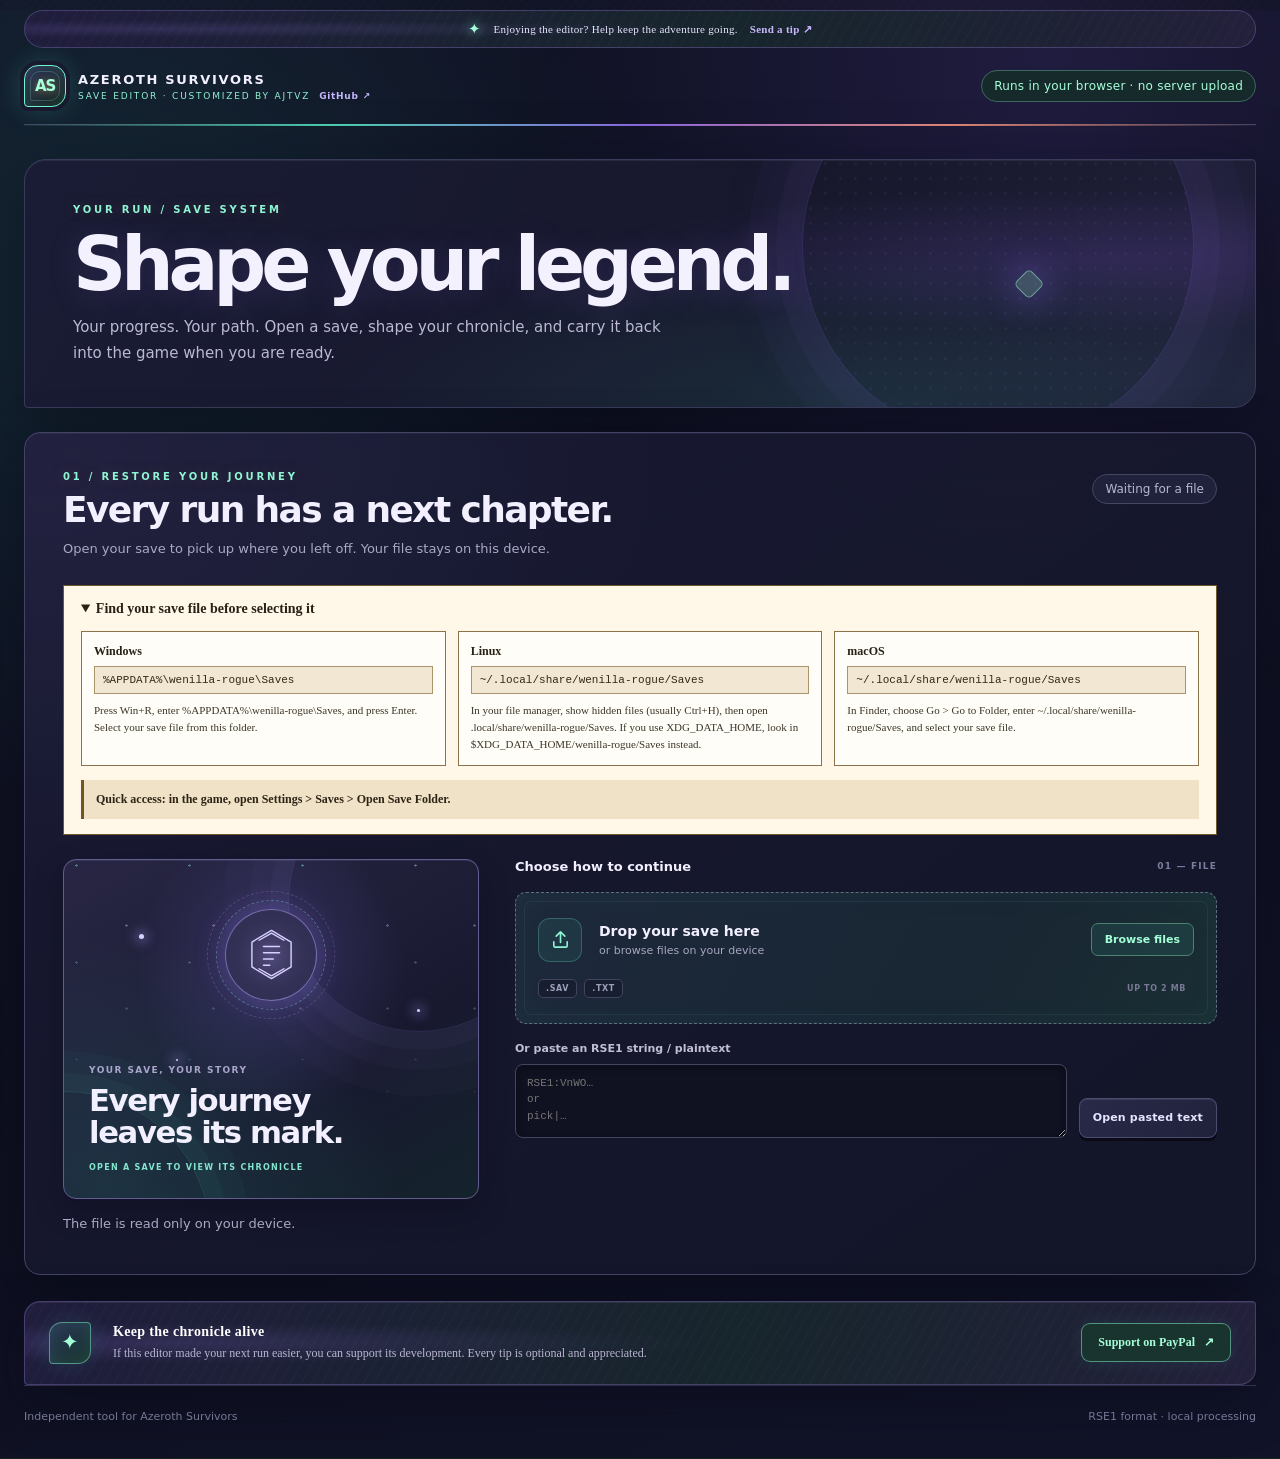
==== commit 6fc91aad: "Correct save folder guidance and improve contrast Co-authored-by: Copilot <223556219+Copilot@users.n" ====
--- a/index.html
+++ b/index.html
@@ -48,20 +48,21 @@
         <div class="save-location-grid">
           <section class="save-location">
             <h3 data-i18n="Windows">Windows</h3>
-            <code>%APPDATA%\wenilla-rogue\characters.txt</code>
-            <p data-i18n="Press Win+R, enter %APPDATA%\wenilla-rogue, and press Enter. Choose characters.txt in the file picker. Exports and backups are in the Saves folder.">Press Win+R, enter %APPDATA%\wenilla-rogue, and press Enter. Choose characters.txt in the file picker. Exports and backups are in the Saves folder.</p>
+            <code>%APPDATA%\wenilla-rogue\Saves</code>
+            <p data-i18n="Press Win+R, enter %APPDATA%\wenilla-rogue\Saves, and press Enter. Select your save file from this folder.">Press Win+R, enter %APPDATA%\wenilla-rogue\Saves, and press Enter. Select your save file from this folder.</p>
           </section>
           <section class="save-location">
             <h3 data-i18n="Linux">Linux</h3>
-            <code>~/.local/share/wenilla-rogue/characters.txt</code>
-            <p data-i18n="In your file manager, show hidden files (usually Ctrl+H), then open .local/share/wenilla-rogue. If you use XDG_DATA_HOME, look in $XDG_DATA_HOME/wenilla-rogue instead.">In your file manager, show hidden files (usually Ctrl+H), then open .local/share/wenilla-rogue. If you use XDG_DATA_HOME, look in $XDG_DATA_HOME/wenilla-rogue instead.</p>
+            <code>~/.local/share/wenilla-rogue/Saves</code>
+            <p data-i18n="In your file manager, show hidden files (usually Ctrl+H), then open .local/share/wenilla-rogue/Saves. If you use XDG_DATA_HOME, look in $XDG_DATA_HOME/wenilla-rogue/Saves instead.">In your file manager, show hidden files (usually Ctrl+H), then open .local/share/wenilla-rogue/Saves. If you use XDG_DATA_HOME, look in $XDG_DATA_HOME/wenilla-rogue/Saves instead.</p>
           </section>
           <section class="save-location">
             <h3 data-i18n="macOS">macOS</h3>
-            <code>~/.local/share/wenilla-rogue/characters.txt</code>
-            <p data-i18n="In Finder, choose Go > Go to Folder, enter ~/.local/share/wenilla-rogue, and select characters.txt.">In Finder, choose Go &gt; Go to Folder, enter ~/.local/share/wenilla-rogue, and select characters.txt.</p>
+            <code>~/.local/share/wenilla-rogue/Saves</code>
+            <p data-i18n="In Finder, choose Go > Go to Folder, enter ~/.local/share/wenilla-rogue/Saves, and select your save file.">In Finder, choose Go &gt; Go to Folder, enter ~/.local/share/wenilla-rogue/Saves, and select your save file.</p>
           </section>
         </div>
+        <p class="save-location-tip" data-i18n="Quick access: in the game, open Settings > Saves > Open Save Folder.">Quick access: in the game, open Settings &gt; Saves &gt; Open Save Folder.</p>
       </details>
       <div class="import-experience">
         <div id="save-profile" class="import-art save-profile" aria-live="polite">
--- a/styles.css
+++ b/styles.css
@@ -2023,11 +2023,12 @@
 .save-location-guide{
   margin:0 0 24px;
   padding:15px 17px;
-  border:1px solid #a48a56;
-  background:#f7ecd16e;
+  border:1px solid #70582d;
+  background:#fff8e9;
+  color:#282116;
 }
 .save-location-guide summary{
-  color:#3e321e;
+  color:#282116;
   font-size:14px;
   font-weight:750;
   cursor:pointer;
@@ -2041,26 +2042,40 @@
 .save-location{
   min-width:0;
   padding:12px;
-  border:1px solid #b39c6c;
-  background:#fff8e766;
+  border:1px solid #8a734a;
+  background:#fffdf7;
+  color:#3c3528;
 }
 .save-location h3{
   margin:0 0 7px;
-  color:#514127;
+  color:#282116;
   font-size:12px;
 }
 .save-location code{
   display:block;
   overflow-wrap:anywhere;
-  color:#684b20;
+  padding:7px 8px;
+  border:1px solid #a9946c;
+  background:#f1e7d2;
+  color:#332716;
   font-size:11px;
 }
 .save-location p{
   margin:8px 0 0;
-  color:#5f523a;
+  color:#3c3528;
   font-size:11px;
   line-height:1.55;
 }
+.save-location-tip{
+  margin:14px 0 0;
+  padding:10px 12px;
+  border-left:3px solid #77551f;
+  background:#f0e2c6;
+  color:#2d2417;
+  font-size:12px;
+  font-weight:700;
+  line-height:1.55;
+}
 @media(max-width:760px){
   .save-location-grid{grid-template-columns:1fr}
 }
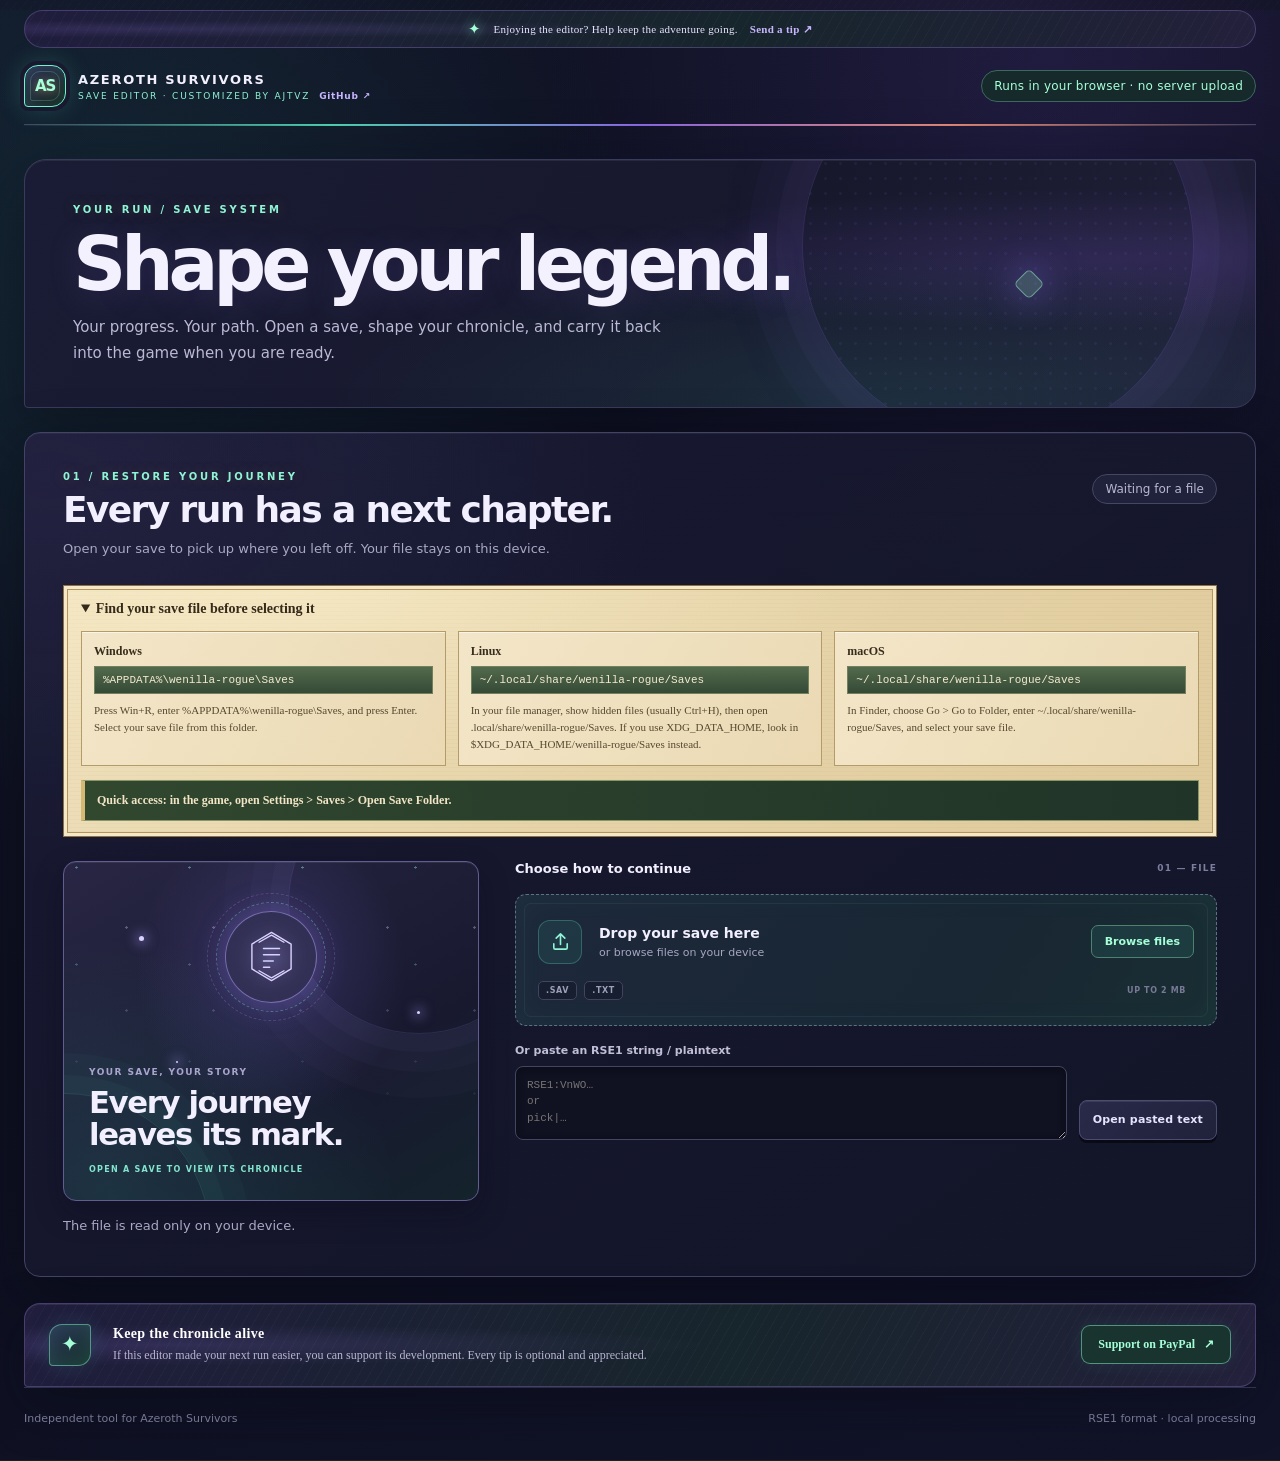
==== commit 384d965b: "Improve SEO and refresh editor README Co-authored-by: Copilot <223556219+Copilot@users.noreply.githu" ====
--- a/index.html
+++ b/index.html
@@ -3,8 +3,41 @@
 <head>
   <meta charset="utf-8">
   <meta name="viewport" content="width=device-width, initial-scale=1">
-  <meta name="description" content="Local Azeroth Survivors save editor. Import RSE1, edit progress, and export .sav.">
-  <title>Azeroth Survivors — Save Editor</title>
+  <meta name="description" content="Free online Azeroth Survivors save editor by ajtvz. Edit characters, gear sets, achievements, talents, and progress in your browser.">
+  <meta name="author" content="ajtvz">
+  <meta name="robots" content="index,follow">
+  <link rel="canonical" href="https://ajtvz.github.io/ASeditor/">
+  <meta property="og:type" content="website">
+  <meta property="og:title" content="Azeroth Survivors Save Editor">
+  <meta property="og:description" content="Edit Azeroth Survivors characters, gear sets, achievements, talents, and progress in your browser. Free, with no download required.">
+  <meta property="og:url" content="https://ajtvz.github.io/ASeditor/">
+  <meta property="og:image" content="https://raw.githubusercontent.com/ajtvz/ASeditor/main/docs/screenshots/editor-home.png">
+  <meta name="twitter:card" content="summary_large_image">
+  <meta name="twitter:title" content="Azeroth Survivors Save Editor">
+  <meta name="twitter:description" content="Free online save editor for Azeroth Survivors. Customize characters, gear, achievements, and more.">
+  <meta name="twitter:image" content="https://raw.githubusercontent.com/ajtvz/ASeditor/main/docs/screenshots/editor-home.png">
+  <script type="application/ld+json">
+    {
+      "@context": "https://schema.org",
+      "@type": "SoftwareApplication",
+      "name": "Azeroth Survivors Save Editor",
+      "applicationCategory": "UtilitiesApplication",
+      "operatingSystem": "Any device with a modern web browser",
+      "url": "https://ajtvz.github.io/ASeditor/",
+      "author": {
+        "@type": "Person",
+        "name": "ajtvz",
+        "url": "https://github.com/ajtvz"
+      },
+      "description": "A free browser-based save editor for Azeroth Survivors. Edit character progress, gear, sets, achievements, and more.",
+      "offers": {
+        "@type": "Offer",
+        "price": "0",
+        "priceCurrency": "USD"
+      }
+    }
+  </script>
+  <title>Azeroth Survivors Save Editor | Free Online Tool by ajtvz</title>
   <link rel="stylesheet" href="./styles.css">
   <script type="module" src="./src/app.js"></script>
 </head>
--- a/styles.css
+++ b/styles.css
@@ -2023,15 +2023,23 @@
 .save-location-guide{
   margin:0 0 24px;
   padding:15px 17px;
-  border:1px solid #70582d;
-  background:#fff8e9;
-  color:#282116;
+  border:1px solid #8e713f;
+  background:
+    radial-gradient(ellipse at 20% 0%,#fff5d366,transparent 48%),
+    repeating-linear-gradient(0deg,#735a2a08 0 1px,transparent 1px 4px),
+    linear-gradient(135deg,#f0e2bd,#e6d3a8 52%,#deca9b);
+  color:#352a19;
+  box-shadow:inset 0 0 0 3px #f4e8c9,inset 0 0 0 4px #b3955c;
 }
 .save-location-guide summary{
-  color:#282116;
+  color:#352a19;
   font-size:14px;
   font-weight:750;
   cursor:pointer;
+}
+.save-location-guide summary:focus-visible{
+  outline:2px solid #577345;
+  outline-offset:4px;
 }
 .save-location-grid{
   display:grid;
@@ -2042,36 +2050,38 @@
 .save-location{
   min-width:0;
   padding:12px;
-  border:1px solid #8a734a;
-  background:#fffdf7;
-  color:#3c3528;
+  border:1px solid #b49c6a;
+  background:linear-gradient(120deg,#f3e6c8,#ead9b3);
+  color:#382d1d;
+  box-shadow:inset 0 1px #fff9;
 }
 .save-location h3{
   margin:0 0 7px;
-  color:#282116;
+  color:#382d1d;
   font-size:12px;
 }
 .save-location code{
   display:block;
   overflow-wrap:anywhere;
   padding:7px 8px;
-  border:1px solid #a9946c;
-  background:#f1e7d2;
-  color:#332716;
+  border:1px solid #71805d;
+  background:linear-gradient(#526a4c,#354a36);
+  color:#f5ebd1;
   font-size:11px;
 }
 .save-location p{
   margin:8px 0 0;
-  color:#3c3528;
+  color:#55482f;
   font-size:11px;
   line-height:1.55;
 }
 .save-location-tip{
   margin:14px 0 0;
   padding:10px 12px;
-  border-left:3px solid #77551f;
-  background:#f0e2c6;
-  color:#2d2417;
+  border:1px solid #88976a;
+  border-left:4px solid #d5b875;
+  background:linear-gradient(100deg,#31472e,#203428);
+  color:#f2e6c6;
   font-size:12px;
   font-weight:700;
   line-height:1.55;
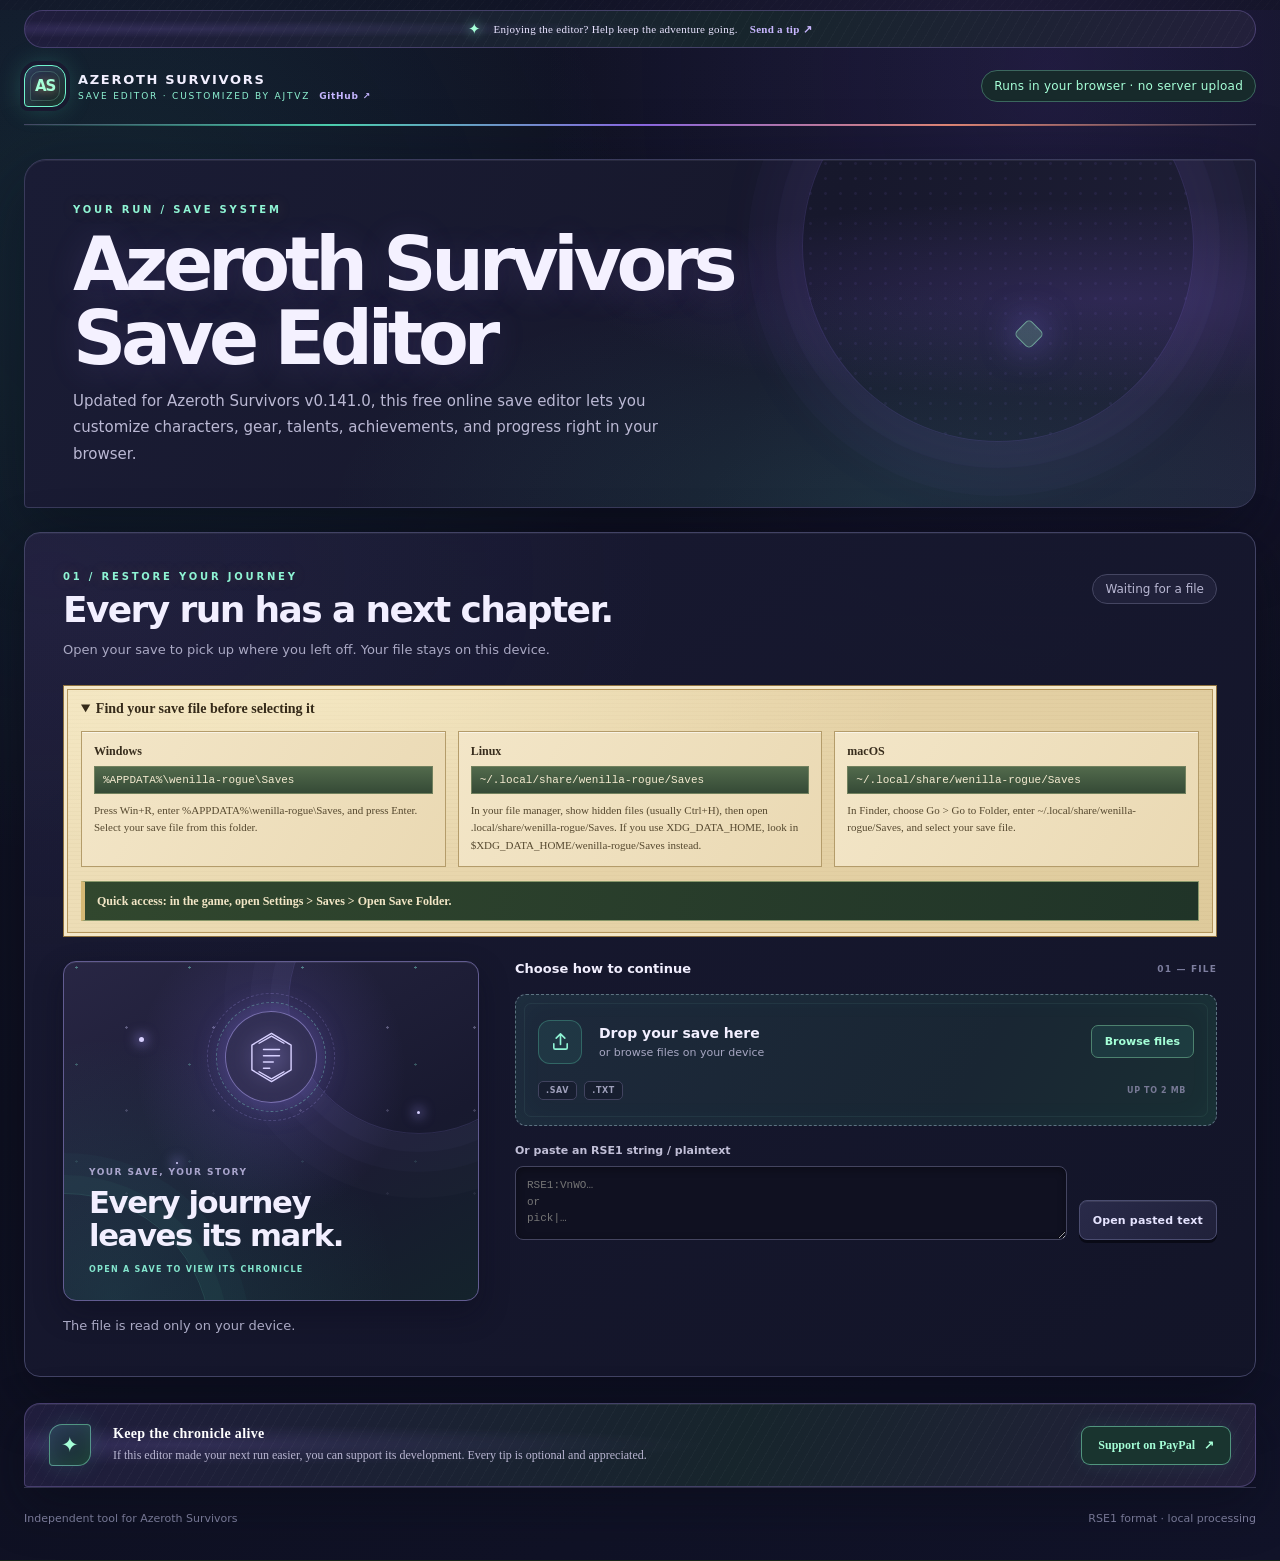
==== commit ae207b40: "Improve homepage search summary Co-authored-by: Copilot <223556219+Copilot@users.noreply.github.com>" ====
--- a/index.html
+++ b/index.html
@@ -3,18 +3,18 @@
 <head>
   <meta charset="utf-8">
   <meta name="viewport" content="width=device-width, initial-scale=1">
-  <meta name="description" content="Free online Azeroth Survivors save editor by ajtvz. Edit characters, gear sets, achievements, talents, and progress in your browser.">
+  <meta name="description" content="Updated for Azeroth Survivors v0.141.0, this free online save editor lets you edit characters, gear, talents, achievements, and progress in your browser.">
   <meta name="author" content="ajtvz">
   <meta name="robots" content="index,follow">
   <link rel="canonical" href="https://ajtvz.github.io/ASeditor/">
   <meta property="og:type" content="website">
   <meta property="og:title" content="Azeroth Survivors Save Editor">
-  <meta property="og:description" content="Edit Azeroth Survivors characters, gear sets, achievements, talents, and progress in your browser. Free, with no download required.">
+  <meta property="og:description" content="Updated for Azeroth Survivors v0.141.0. Edit characters, gear sets, achievements, talents, and progress with this free browser-based save editor.">
   <meta property="og:url" content="https://ajtvz.github.io/ASeditor/">
   <meta property="og:image" content="https://raw.githubusercontent.com/ajtvz/ASeditor/main/docs/screenshots/editor-home.png">
   <meta name="twitter:card" content="summary_large_image">
   <meta name="twitter:title" content="Azeroth Survivors Save Editor">
-  <meta name="twitter:description" content="Free online save editor for Azeroth Survivors. Customize characters, gear, achievements, and more.">
+  <meta name="twitter:description" content="Updated for Azeroth Survivors v0.141.0. Customize characters, gear, achievements, and more with this free online save editor.">
   <meta name="twitter:image" content="https://raw.githubusercontent.com/ajtvz/ASeditor/main/docs/screenshots/editor-home.png">
   <script type="application/ld+json">
     {
@@ -29,7 +29,7 @@
         "name": "ajtvz",
         "url": "https://github.com/ajtvz"
       },
-      "description": "A free browser-based save editor for Azeroth Survivors. Edit character progress, gear, sets, achievements, and more.",
+      "description": "A free browser-based save editor updated for Azeroth Survivors v0.141.0. Edit character progress, gear, sets, achievements, and more.",
       "offers": {
         "@type": "Offer",
         "price": "0",
@@ -37,7 +37,7 @@
       }
     }
   </script>
-  <title>Azeroth Survivors Save Editor | Free Online Tool by ajtvz</title>
+  <title>Azeroth Survivors Save Editor v0.141.0 | ajtvz</title>
   <link rel="stylesheet" href="./styles.css">
   <script type="module" src="./src/app.js"></script>
 </head>
@@ -63,8 +63,8 @@
   <main class="shell">
     <section class="hero">
       <p class="eyebrow" data-i18n="YOUR RUN / SAVE SYSTEM">YOUR RUN / SAVE SYSTEM</p>
-      <h1 data-i18n="Shape your legend.">Shape your legend.</h1>
-      <p data-i18n="Your progress. Your path. Open a save, shape your chronicle, and carry it back into the game when you are ready.">Your progress. Your path. Open a save, shape your chronicle, and carry it back into the game when you are ready.</p>
+      <h1 data-i18n="Azeroth Survivors Save Editor">Azeroth Survivors Save Editor</h1>
+      <p data-i18n="Updated for Azeroth Survivors v0.141.0, this free online save editor lets you customize characters, gear, talents, achievements, and progress right in your browser.">Updated for Azeroth Survivors v0.141.0, this free online save editor lets you customize characters, gear, talents, achievements, and progress right in your browser.</p>
     </section>
 
     <section class="card import-card" aria-labelledby="import-title">
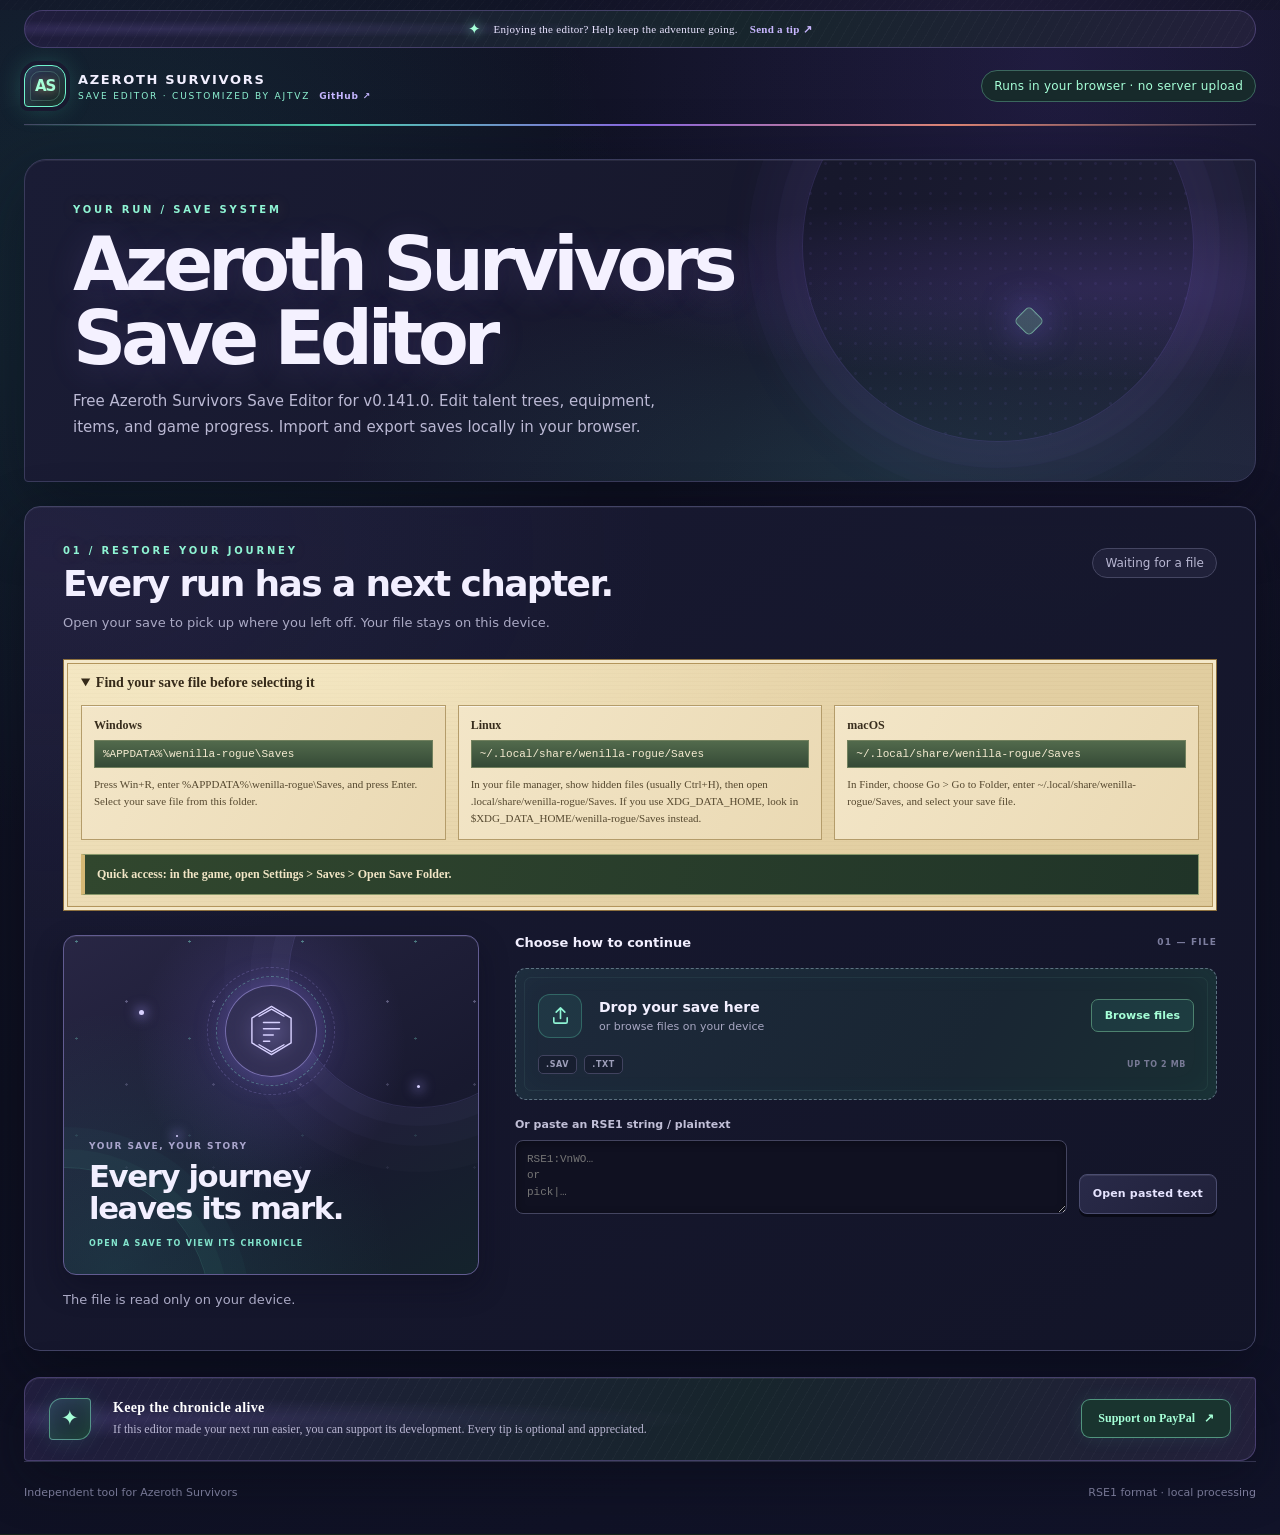
==== commit 5c8c4eaa: "Optimize search metadata and add branded favicons Co-authored-by: Copilot <223556219+Copilot@users.n" ====
--- a/index.html
+++ b/index.html
@@ -3,41 +3,59 @@
 <head>
   <meta charset="utf-8">
   <meta name="viewport" content="width=device-width, initial-scale=1">
-  <meta name="description" content="Updated for Azeroth Survivors v0.141.0, this free online save editor lets you edit characters, gear, talents, achievements, and progress in your browser.">
+  <meta name="description" content="Free Azeroth Survivors Save Editor for v0.141.0. Edit talent trees, equipment, items, and game progress. Import and export saves locally in your browser.">
   <meta name="author" content="ajtvz">
-  <meta name="robots" content="index,follow">
+  <meta name="robots" content="index, follow">
   <link rel="canonical" href="https://ajtvz.github.io/ASeditor/">
+  <meta name="theme-color" content="#0c1215">
+  <link rel="icon" href="./assets/icons/favicon.ico" sizes="any">
+  <link rel="icon" type="image/svg+xml" href="./assets/icons/favicon.svg">
+  <link rel="icon" type="image/png" sizes="48x48" href="./assets/icons/favicon.png">
+  <link rel="icon" type="image/png" sizes="96x96" href="./assets/icons/favicon-96.png">
+  <link rel="apple-touch-icon" sizes="180x180" href="./assets/icons/apple-touch-icon.png">
   <meta property="og:type" content="website">
-  <meta property="og:title" content="Azeroth Survivors Save Editor">
-  <meta property="og:description" content="Updated for Azeroth Survivors v0.141.0. Edit characters, gear sets, achievements, talents, and progress with this free browser-based save editor.">
+  <meta property="og:site_name" content="Azeroth Survivors Save Editor">
+  <meta property="og:title" content="Azeroth Survivors Save Editor | Talent &amp; Equipment Editor">
+  <meta property="og:description" content="Free Azeroth Survivors Save Editor for v0.141.0. Edit talent trees, equipment, items, and game progress. Import and export saves locally in your browser.">
   <meta property="og:url" content="https://ajtvz.github.io/ASeditor/">
   <meta property="og:image" content="https://raw.githubusercontent.com/ajtvz/ASeditor/main/docs/screenshots/editor-home.png">
+  <meta property="og:image:alt" content="Azeroth Survivors Save Editor interface">
   <meta name="twitter:card" content="summary_large_image">
-  <meta name="twitter:title" content="Azeroth Survivors Save Editor">
-  <meta name="twitter:description" content="Updated for Azeroth Survivors v0.141.0. Customize characters, gear, achievements, and more with this free online save editor.">
+  <meta name="twitter:title" content="Azeroth Survivors Save Editor | Talent &amp; Equipment Editor">
+  <meta name="twitter:description" content="Free Azeroth Survivors Save Editor for v0.141.0. Edit talent trees, equipment, items, and game progress. Import and export saves locally in your browser.">
   <meta name="twitter:image" content="https://raw.githubusercontent.com/ajtvz/ASeditor/main/docs/screenshots/editor-home.png">
+  <meta name="twitter:image:alt" content="Azeroth Survivors Save Editor interface">
   <script type="application/ld+json">
     {
       "@context": "https://schema.org",
-      "@type": "SoftwareApplication",
-      "name": "Azeroth Survivors Save Editor",
-      "applicationCategory": "UtilitiesApplication",
-      "operatingSystem": "Any device with a modern web browser",
-      "url": "https://ajtvz.github.io/ASeditor/",
-      "author": {
-        "@type": "Person",
-        "name": "ajtvz",
-        "url": "https://github.com/ajtvz"
-      },
-      "description": "A free browser-based save editor updated for Azeroth Survivors v0.141.0. Edit character progress, gear, sets, achievements, and more.",
-      "offers": {
-        "@type": "Offer",
-        "price": "0",
-        "priceCurrency": "USD"
-      }
+      "@graph": [
+        {
+          "@type": "WebSite",
+          "name": "Azeroth Survivors Save Editor",
+          "url": "https://ajtvz.github.io/ASeditor/"
+        },
+        {
+          "@type": "SoftwareApplication",
+          "name": "Azeroth Survivors Save Editor",
+          "applicationCategory": "UtilitiesApplication",
+          "operatingSystem": "Web browser",
+          "url": "https://ajtvz.github.io/ASeditor/",
+          "author": {
+            "@type": "Person",
+            "name": "ajtvz",
+            "url": "https://github.com/ajtvz"
+          },
+          "description": "A browser-based save editor for Azeroth Survivors. Edit character progression, talent trees, equipment, items, and achievements. Save files are processed locally in the browser.",
+          "offers": {
+            "@type": "Offer",
+            "price": "0",
+            "priceCurrency": "USD"
+          }
+        }
+      ]
     }
   </script>
-  <title>Azeroth Survivors Save Editor v0.141.0 | ajtvz</title>
+  <title>Azeroth Survivors Save Editor | Talent &amp; Equipment Editor</title>
   <link rel="stylesheet" href="./styles.css">
   <script type="module" src="./src/app.js"></script>
 </head>
@@ -64,7 +82,7 @@
     <section class="hero">
       <p class="eyebrow" data-i18n="YOUR RUN / SAVE SYSTEM">YOUR RUN / SAVE SYSTEM</p>
       <h1 data-i18n="Azeroth Survivors Save Editor">Azeroth Survivors Save Editor</h1>
-      <p data-i18n="Updated for Azeroth Survivors v0.141.0, this free online save editor lets you customize characters, gear, talents, achievements, and progress right in your browser.">Updated for Azeroth Survivors v0.141.0, this free online save editor lets you customize characters, gear, talents, achievements, and progress right in your browser.</p>
+      <p data-i18n="Free Azeroth Survivors Save Editor for v0.141.0. Edit talent trees, equipment, items, and game progress. Import and export saves locally in your browser.">Free Azeroth Survivors Save Editor for v0.141.0. Edit talent trees, equipment, items, and game progress. Import and export saves locally in your browser.</p>
     </section>
 
     <section class="card import-card" aria-labelledby="import-title">
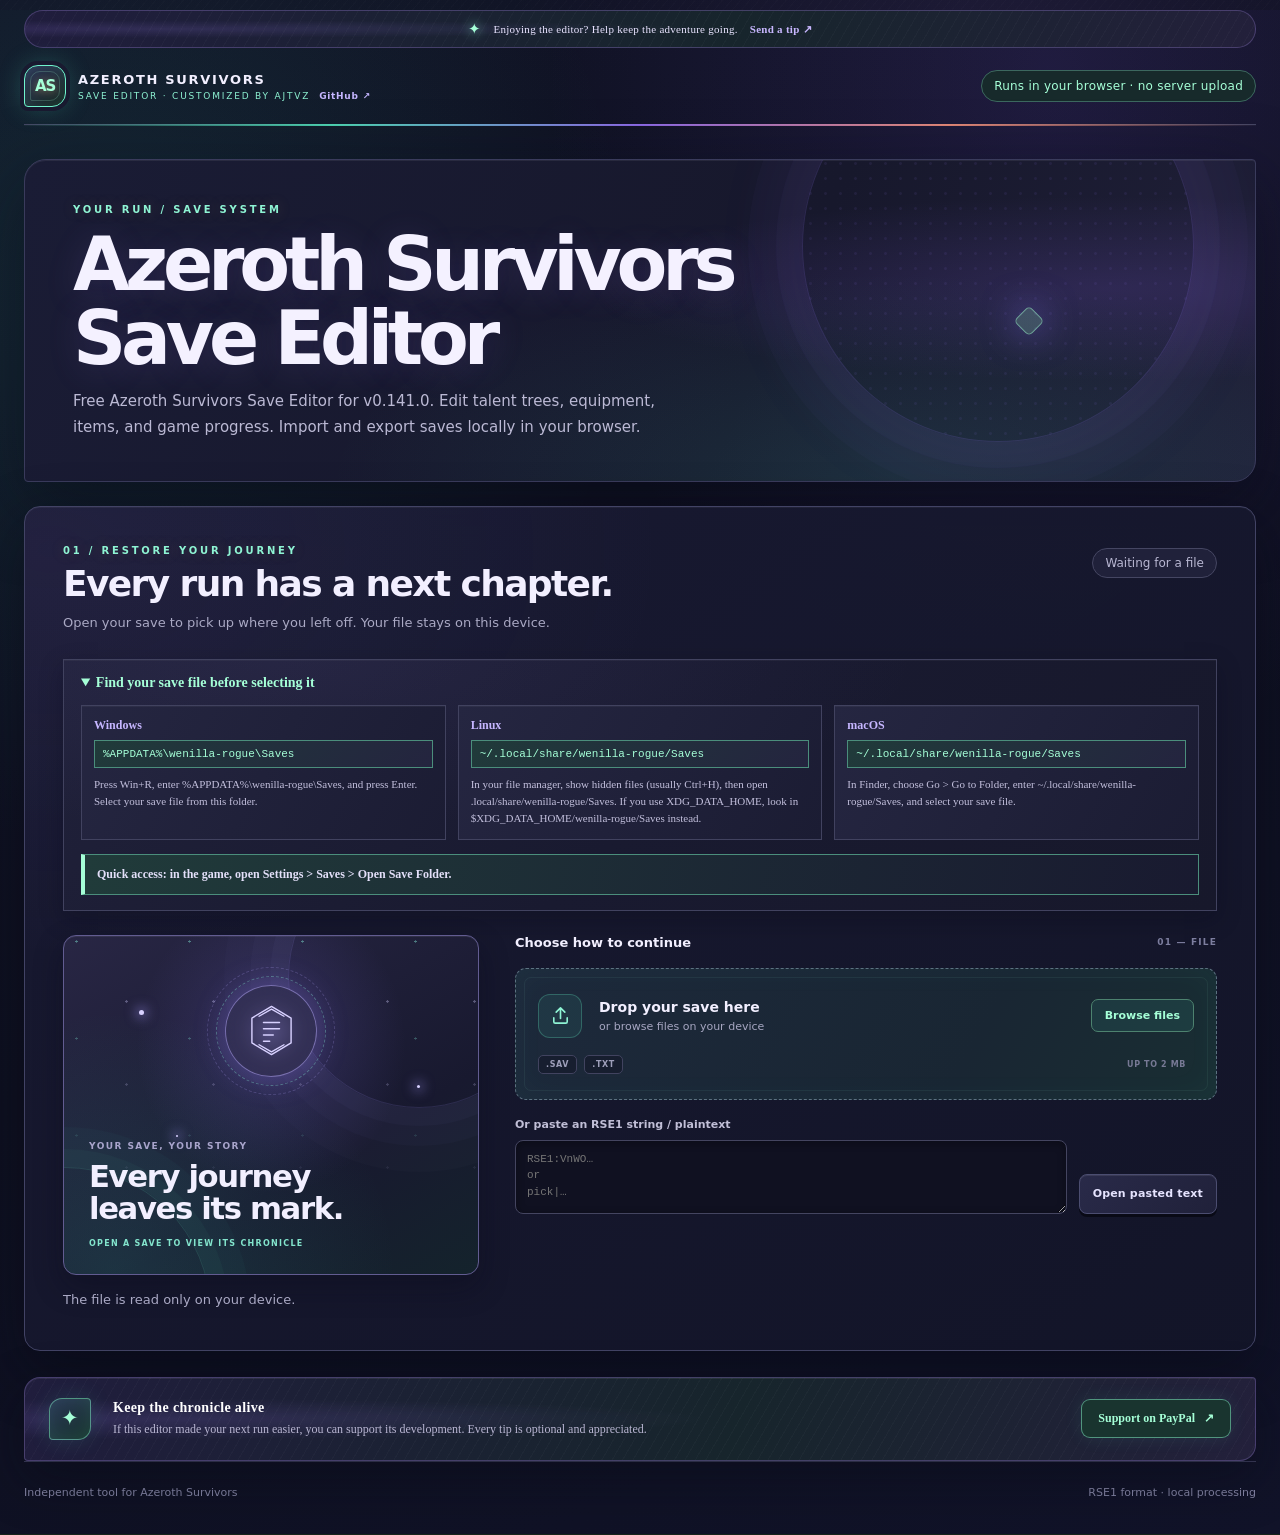
==== commit 8bc745d3: "Update website" ====
--- a/index.html
+++ b/index.html
@@ -163,10 +163,11 @@
       <div class="editor-layout">
         <nav class="tabs" aria-label="Editor sections">
           <button class="tab active" data-tab="zones" type="button" data-i18n="Zones">Zones</button>
-          <button class="tab" data-tab="talents" type="button" data-i18n="Talents">Talents</button>
           <button class="tab" data-tab="codex" type="button" data-i18n="Codex">Codex</button>
           <button class="tab" data-tab="achievements" type="button" data-i18n="Achievements">Achievements</button>
-          <button class="tab" data-tab="items" type="button" data-i18n="Items and equipment">Items and equipment</button>
+          <button class="tab" data-tab="perks" type="button" data-i18n="Perks">Perks</button>
+          <button class="tab" data-tab="heroes" type="button" data-i18n="Heroes">Heroes</button>
+          <button class="tab" data-tab="gear" type="button" data-i18n="Gear">Gear</button>
           <button class="tab" data-tab="other" type="button" data-i18n="Other">Other</button>
           <button class="tab" data-tab="raw" type="button" data-i18n="Plaintext">Plaintext</button>
         </nav>
--- a/styles.css
+++ b/styles.css
@@ -325,6 +325,63 @@
   *,*:before,*:after{transition:none!important;animation:none!important}
 }
 
+.hero-selection-panel{
+  margin-bottom:22px;
+  padding:16px 18px;
+  border:1px solid #d4ae6a66;
+  border-radius:11px;
+  background:linear-gradient(125deg,#d4ae6a12,#20303688 62%,#11191d);
+  box-shadow:inset 0 1px 0 #f7dfa126;
+}
+.hero-selection-heading{
+  display:flex;
+  align-items:baseline;
+  gap:10px;
+  margin-bottom:13px;
+}
+.hero-selection-heading strong{
+  color:#f0d48f;
+  font-family:Georgia,"Palatino Linotype",serif;
+  font-size:17px;
+}
+.hero-selection-heading small,.perk-card-copy small{
+  color:var(--muted);
+  font-size:12px;
+}
+.hero-selection-controls{
+  display:grid;
+  grid-template-columns:repeat(2,minmax(0,1fr));
+  gap:14px;
+}
+.hero-selection-controls .field{min-width:0}
+.hero-selection-controls .field select{width:100%}
+.hero-selection-controls .picker-with-icon select{flex:1}
+.hero-selection-controls .field:last-child>label{color:#e0c278}
+.perk-grid{
+  display:grid;
+  grid-template-columns:repeat(2,minmax(0,1fr));
+  gap:9px;
+}
+.perk-card{
+  display:grid;
+  grid-template-columns:minmax(0,1fr) 78px;
+  align-items:center;
+  gap:12px;
+  min-width:0;
+  padding:12px 14px;
+  border:1px solid #756342;
+  border-radius:9px;
+  background:linear-gradient(135deg,#202b39,#151d23);
+}
+.perk-card-copy{display:flex;flex-direction:column;gap:4px;min-width:0}
+.perk-card-copy strong{color:#eee4ca;font-size:13px;overflow-wrap:anywhere}
+.perk-card input{width:100%;text-align:center}
+.perk-rank-warning{grid-column:1/-1;color:var(--red);font-size:11px}
+@media(max-width:640px){
+  .hero-selection-controls,.perk-grid{grid-template-columns:1fr}
+  .hero-selection-heading{align-items:flex-start;flex-direction:column;gap:4px}
+}
+
 /* A brighter field-journal direction, distinct from the original dark armory. */
 :root{
   color-scheme:light;
@@ -1824,14 +1881,16 @@
   border-radius:9px;
   font-size:12px;
 }
-.editor-layout{gap:14px}
+.editor-layout{align-items:stretch;gap:14px}
 .tabs{
+  width:100%;
   gap:6px;
   padding:7px;
   border-color:#41425f;
   border-radius:13px;
   background:linear-gradient(110deg,#17182d,#121323);
   box-shadow:0 9px 24px #08091566,inset 0 1px #ffffff0a;
+  grid-template-columns:repeat(9,minmax(0,1fr));
 }
 .tab{
   position:relative;
@@ -2023,22 +2082,21 @@
 .save-location-guide{
   margin:0 0 24px;
   padding:15px 17px;
-  border:1px solid #8e713f;
+  border:1px solid #41425f;
   background:
-    radial-gradient(ellipse at 20% 0%,#fff5d366,transparent 48%),
-    repeating-linear-gradient(0deg,#735a2a08 0 1px,transparent 1px 4px),
-    linear-gradient(135deg,#f0e2bd,#e6d3a8 52%,#deca9b);
-  color:#352a19;
-  box-shadow:inset 0 0 0 3px #f4e8c9,inset 0 0 0 4px #b3955c;
+    radial-gradient(ellipse at 20% 0%,#7162b21a,transparent 48%),
+    linear-gradient(135deg,#20213a,#191a30 52%,#17182b);
+  color:#f2efff;
+  box-shadow:inset 0 1px #ffffff0a,0 8px 22px #08091544;
 }
 .save-location-guide summary{
-  color:#352a19;
+  color:#a5ffd7;
   font-size:14px;
   font-weight:750;
   cursor:pointer;
 }
 .save-location-guide summary:focus-visible{
-  outline:2px solid #577345;
+  outline:2px solid #a5ffd7;
   outline-offset:4px;
 }
 .save-location-grid{
@@ -2050,38 +2108,38 @@
 .save-location{
   min-width:0;
   padding:12px;
-  border:1px solid #b49c6a;
-  background:linear-gradient(120deg,#f3e6c8,#ead9b3);
-  color:#382d1d;
-  box-shadow:inset 0 1px #fff9;
+  border:1px solid #41425f;
+  background:linear-gradient(120deg,#252641,#1b1c33);
+  color:#f2efff;
+  box-shadow:inset 0 1px #ffffff0a;
 }
 .save-location h3{
   margin:0 0 7px;
-  color:#382d1d;
+  color:#c6b6ff;
   font-size:12px;
 }
 .save-location code{
   display:block;
   overflow-wrap:anywhere;
   padding:7px 8px;
-  border:1px solid #71805d;
-  background:linear-gradient(#526a4c,#354a36);
-  color:#f5ebd1;
+  border:1px solid #4b8e7c;
+  background:linear-gradient(135deg,#203b3a,#24243f);
+  color:#a5ffd7;
   font-size:11px;
 }
 .save-location p{
   margin:8px 0 0;
-  color:#55482f;
+  color:#c3c0dd;
   font-size:11px;
   line-height:1.55;
 }
 .save-location-tip{
   margin:14px 0 0;
   padding:10px 12px;
-  border:1px solid #88976a;
-  border-left:4px solid #d5b875;
-  background:linear-gradient(100deg,#31472e,#203428);
-  color:#f2e6c6;
+  border:1px solid #4b8e7c;
+  border-left:4px solid #a5ffd7;
+  background:linear-gradient(100deg,#203b3a,#191a30);
+  color:#e4e0fa;
   font-size:12px;
   font-weight:700;
   line-height:1.55;
@@ -2089,3 +2147,124 @@
 @media(max-width:760px){
   .save-location-grid{grid-template-columns:1fr}
 }
+
+.hero-selection-panel{
+  border-color:#4b4d70;
+  background:
+    radial-gradient(ellipse at 18% 0%,#7662c522,transparent 52%),
+    linear-gradient(125deg,#20213a,#191a30 62%,#17182b);
+  box-shadow:inset 0 1px #ffffff0a,0 6px 16px #07081355;
+}
+.hero-selection-heading strong{color:#a5ffd7}
+.hero-selection-heading small,.perk-card-copy small{color:#a9a8c4}
+.hero-selection-controls .field:last-child>label{color:#c6b6ff}
+.hero-selection-controls .field:last-child select{border-color:#5e6189}
+.perk-card{
+  border-color:#414362;
+  border-radius:8px;
+  background:linear-gradient(120deg,#20213a,#191a30);
+  box-shadow:inset 0 1px #ffffff0a;
+}
+.perk-card-copy strong{color:#f2efff}
+.perk-rank-warning{color:#ff927f}
+
+.class-choice-grid{
+  display:grid;
+  grid-template-columns:repeat(9,minmax(0,1fr));
+  gap:8px;
+  margin-bottom:18px;
+}
+.class-choice{
+  display:flex;
+  min-width:0;
+  min-height:82px;
+  flex-direction:column;
+  align-items:center;
+  justify-content:center;
+  gap:6px;
+  padding:8px 4px;
+  border:1px solid #414362;
+  border-radius:4px;
+  background:linear-gradient(145deg,#252641,#1b1c33);
+  color:#f2efff;
+  cursor:pointer;
+  font:700 12px/1.2 Georgia,"Palatino Linotype",serif;
+  transition:background .15s,border-color .15s,transform .15s;
+}
+.class-choice:hover{border-color:#69dcb9;background:#2a2b49;transform:translateY(-1px)}
+.class-choice.active{
+  border:2px solid #a5ffd7;
+  background:linear-gradient(145deg,#24463f,#253350);
+  box-shadow:inset 0 0 0 2px #a5ffd71a,0 2px 8px #00000040;
+  color:#d9fff0;
+}
+.class-choice:focus-visible{outline:2px solid #a5ffd7;outline-offset:2px}
+.class-choice .game-icon{width:42px;height:42px;border-color:#565879}
+.hero-selection-panel select{
+  border-color:#5e6189;
+  background:#111322;
+  color:#f2efff;
+}
+.hero-selection-controls{grid-template-columns:minmax(0,340px)}
+.hero-bulk-actions{
+  display:flex;
+  align-items:center;
+  justify-content:space-between;
+  gap:16px;
+  margin:0 0 20px;
+  padding:12px 14px;
+  border:1px solid #414362;
+  background:linear-gradient(115deg,#20213a,#191a30);
+}
+.hero-bulk-actions .hint{margin:0;color:#a9a8c4}
+.gear-global-actions{
+  display:flex;
+  justify-content:flex-start;
+  margin:-7px 0 18px;
+}
+.gear-collection-set{
+  border-color:#414362;
+  background:linear-gradient(135deg,#20213a,#191a30);
+  color:#f2efff;
+}
+.gear-collection-set small{color:#a9a8c4}
+.gear-collection-set.tier-2 strong{color:#8ddcf4}
+.gear-collection-set.tier-3 strong{color:#c7a6ff}
+.gear-collection-set.tier-4 strong{color:#f0c77d}
+.gear-collection-set.tier-5 strong{color:#c7a6ff}
+.gear-collection-set.tier-7 strong{color:#c7a6ff}
+.gear-grid-corner,.gear-grid-slot{color:#a9a8c4}
+.gear-tile{
+  border-color:#414362;
+  background:linear-gradient(145deg,#252641,#1b1c33);
+  color:#f2efff;
+}
+.gear-tile:hover{
+  border-color:#69dcb9;
+  background:#2a2b49;
+  box-shadow:0 3px 10px #00000030;
+}
+.gear-tile-name{color:#f2efff}
+.gear-tile-status{color:#a9a8c4}
+.gear-tile.collected{
+  border-color:#4c9079;
+  background:linear-gradient(145deg,#203c38,#1a2d32);
+  color:#a5ffd7;
+}
+.gear-tile.collected .gear-tile-name,.gear-tile.collected .gear-tile-status{color:#a5ffd7}
+.gear-tile.collected:hover{border-color:#72e6c2;background:#254b43}
+.equipment-loadout-row{
+  border-color:#414362;
+  background:linear-gradient(120deg,#20213a,#191a30);
+}
+.equipment-loadout-slot strong{color:#f2efff}
+.equipment-loadout-slot small{color:#a9a8c4}
+
+@media(max-width:900px){
+  .class-choice-grid{grid-template-columns:repeat(5,minmax(0,1fr))}
+}
+@media(max-width:640px){
+  .class-choice-grid{grid-template-columns:repeat(3,minmax(0,1fr))}
+  .hero-bulk-actions{align-items:stretch;flex-direction:column}
+  .gear-global-actions .button{width:100%}
+}
